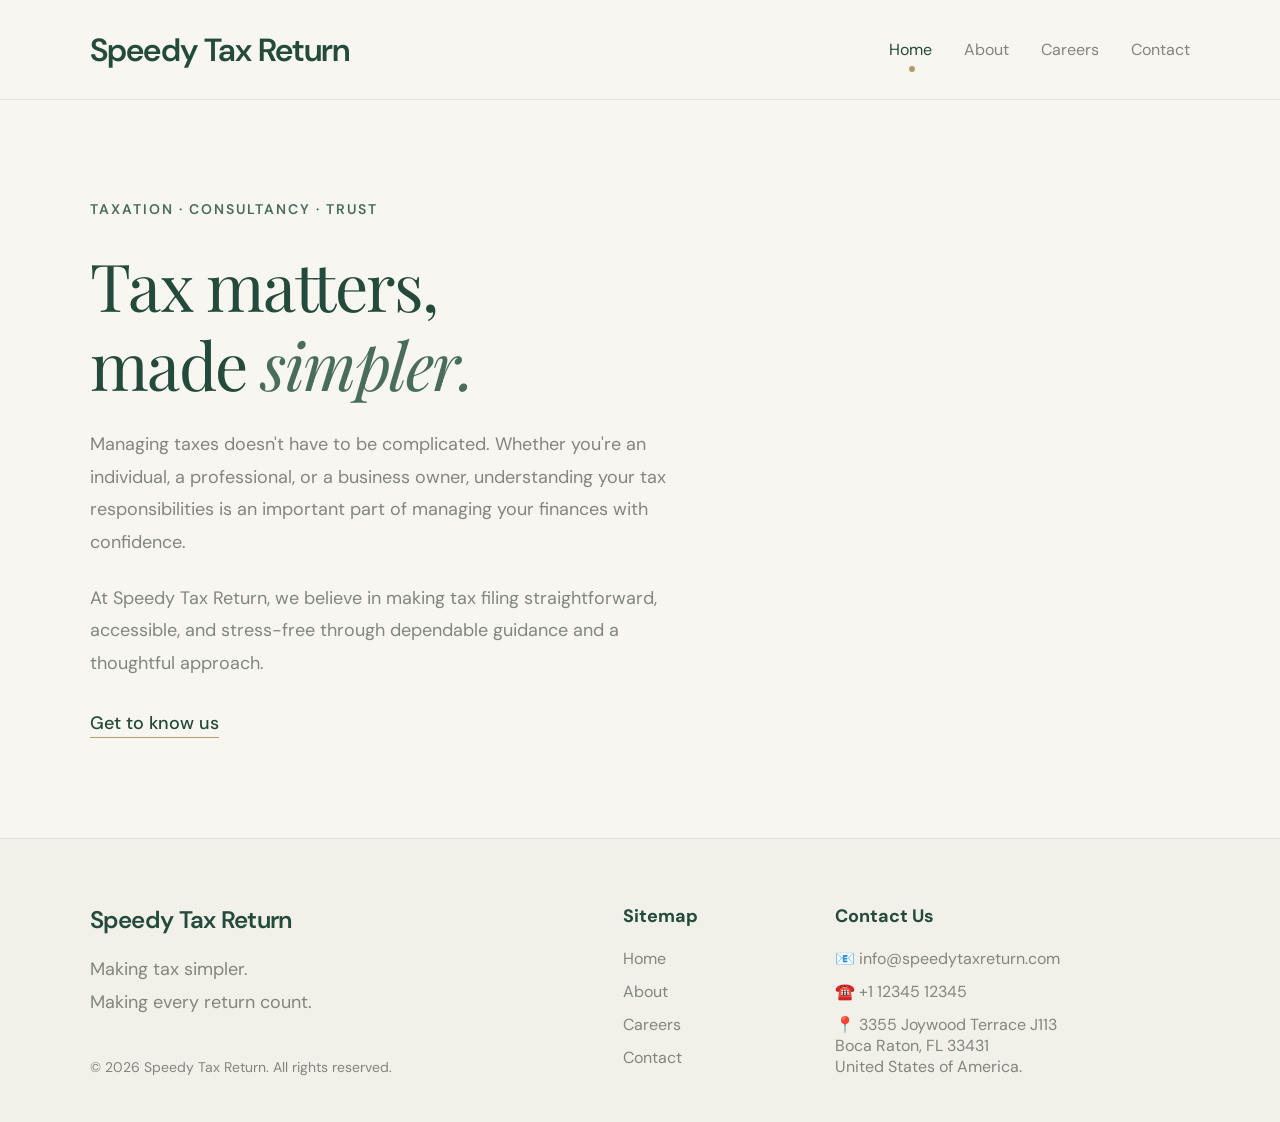
==== index.html @ 75166695 "initial commit" ====
<!DOCTYPE html>
<html lang="en">
<head>
  <meta charset="UTF-8">
  <meta name="viewport" content="width=device-width, initial-scale=1.0">

  <title>Speedy Tax Return</title>

  <link rel="preconnect" href="https://fonts.googleapis.com">
  <link rel="preconnect" href="https://fonts.gstatic.com" crossorigin>
  <link href="https://fonts.googleapis.com/css2?family=DM+Sans:wght@400;500;600;700&family=Playfair+Display:wght@400;500;600&display=swap" rel="stylesheet">

  <link rel="stylesheet" href="css/style.css">
</head>

<body>

<header class="header">
  <a href="index.html" class="brand">Speedy Tax Return</a>

  <button class="menu-toggle" aria-label="Toggle navigation" aria-expanded="false">
    <span></span>
    <span></span>
  </button>

  <nav class="navigation">
    <a href="index.html" class="active">Home</a>
    <a href="about.html">About</a>
    <a href="careers.html">Careers</a>
    <a href="#footer">Contact</a>
  </nav>
</header>

<main>

  <section class="hero">
    <div class="hero-content">

      <span class="eyebrow">TAXATION · CONSULTANCY · TRUST</span>

      <h1>
        Tax matters,<br>
        made <em>simpler.</em>
      </h1>

      <p>
        Managing taxes doesn't have to be complicated.
        Whether you're an individual, a professional, or a business owner,
        understanding your tax responsibilities is an important part
        of managing your finances with confidence.
      </p>

      <p>
        At Speedy Tax Return, we believe in making tax filing
        straightforward, accessible, and stress-free through
        dependable guidance and a thoughtful approach.
      </p>

      <a href="about.html" class="text-link">
        Get to know us
      </a>
    </div>

</main>

<footer class="footer" id="footer">

  <div class="footer-brand">
    <a href="index.html" class="footer-company">
      Speedy Tax Return
    </a>

    <p>
      Making tax simpler.<br>
      Making every return count.
    </p>

    <span class="copyright">
      © 2026 Speedy Tax Return. All rights reserved.
    </span>
  </div>

  <div class="footer-columns">
    <div class="footer-column">
      <h3>Sitemap</h3>
      <a href="index.html">Home</a>
      <a href="about.html">About</a>
      <a href="careers.html">Careers</a>
      <a href="#footer">Contact</a>
    </div>

    <div class="footer-column">
      <h3>Contact Us</h3>
      <a href="mailto:info@speedytaxreturn.com">📧 info@speedytaxreturn.com</a>
      <a href="tel:+910000000000">☎️ +1 12345 12345</a>
      <p>📍 3355 Joywood Terrace J113<br>Boca Raton, FL 33431<br>United States of America.</p>
    </div>
  </div>

</footer>

<script src="js/script.js"></script>

</body>
</html>
---- css/style.css ----
/* =================================
   SPEEDY TAX RETURN
   GLOBAL DESIGN SYSTEM
================================= */

:root {
  --background: #F7F6F0;
  --surface: #EFEEE6;
  --green: #244A3B;
  --green-light: #496D59;
  --text: #303A32;
  --muted: #81877D;
  --border: #E3E2D9;
  --accent: #B79C70;

  --heading: 'Playfair Display', serif;
  --body: 'DM Sans', sans-serif;
  --container: 1200px;
}

* {
  margin: 0;
  padding: 0;
  box-sizing: border-box;
}

html {
  scroll-behavior: smooth;
  scroll-padding-top: 30px;
}

body {
  width: 100%;
  min-width: 320px;
  overflow-x: hidden;
  background: var(--background);
  color: var(--text);
  font-family: var(--body);
  -webkit-font-smoothing: antialiased;
}

a {
  color: inherit;
  text-decoration: none;
}

p {
  overflow-wrap: break-word;
}

/* =================================
   HEADER
================================= */

.header {
  width: 100%;
  min-height: 100px;
  padding: 0 7%;

  display: flex;
  align-items: center;
  justify-content: space-between;

  border-bottom: 1px solid var(--border);
  background: var(--background);

  position: relative;
  z-index: 10;
}

.brand {
  color: var(--green);
  font-size: 32px;
  font-weight: 600;
  letter-spacing: -0.7px;
  white-space: nowrap;
}

.navigation {
  display: flex;
  align-items: center;
  gap: 32px;
}

.navigation a {
  color: var(--muted);
  font-size: 16px;
  transition: color 0.3s ease;
  position: relative;
}

.navigation a:hover,
.navigation a.active {
  color: var(--green);
}

.navigation a.active::after {
  content: '';
  position: absolute;
  width: 6px;
  height: 6px;
  border-radius: 50%;
  background: var(--accent);
  bottom: -12px;
  left: 45%;
}

/* =================================
   COMMON TYPOGRAPHY
================================= */

.eyebrow {
  display: block;
  color: var(--green-light);
  font-size: 14px;
  font-weight: 600;
  letter-spacing: 2px;
  margin-bottom: 28px;
}

h1, h2 {
  font-family: var(--heading);
  font-weight: 400;
  color: var(--green);
}

h1 em, h2 em {
  color: var(--green-light);
  font-weight: 400;
}

.text-link {
  display: inline-flex;
  align-items: center;
  gap: 8px;

  color: var(--green);
  font-size: 16px;
  font-weight: 600;

  margin-top: 32px;
  padding-bottom: 2px;
  border-bottom: 1px solid var(--accent);

  transition: gap 0.3s ease;

  color: var(--green);
  font-size: 18px;
  font-weight: 500;
  border-bottom: 1px solid var(--accent);
  padding-bottom: 2px;
  white-space: nowrap;
}

.text-link:hover {
  gap: 12px;
}

/* =================================
   HOMEPAGE HERO
================================= */

.hero {
  width: 100%;
  min-height: 580px;
  padding: 100px 7%;

  display: flex;
  align-items: center;

  position: relative;
  overflow: hidden;
}

.hero-content {
  width: 100%;
  max-width: var(--container);
  position: relative;
  z-index: 2;
}

.hero h1,
.page-hero h1 {
  font-size: clamp(42px, 5.2vw, 66px);
  line-height: 1.2;
  letter-spacing: -1.5px;
}

.hero-content > p {
  max-width: 590px;
  margin-top: 24px;

  color: var(--muted);
  font-size: 18px;
  line-height: 1.8;
}

.hero-decoration {
  position: absolute;
  right: -120px;
  top: 65px;

  width: 430px;
  height: 430px;

  border: 1px solid #E5E4D9;
  border-radius: 50%;

  display: flex;
  align-items: center;
  justify-content: center;
  pointer-events: none;
}

.decoration-text {
  position: absolute;
  bottom: 55px;
  left: 50%;
  transform: translateX(-50%);

  white-space: nowrap;
  font-size: 8px;
  letter-spacing: 2px;
  color: var(--muted);
}

/* =================================
   INNER PAGE HERO
================================= */

.page-hero {
  width: 100%;
  padding: 100px 7%;
}

.page-hero > * {
  max-width: var(--container);
}

.page-hero .eyebrow {
  margin-bottom: 28px;
}

.page-hero > p {
  max-width: 620px;
  margin-top: 28px;

  color: var(--muted);
  font-size: 18px;
  line-height: 1.8;
}

/* =================================
   ABOUT PAGE
================================= */

.about-intro {
  max-width: 1200px;
  margin: auto;
  padding: 100px 7%;
  background: var(--surface);
}

.about-intro h2 {
  font-size: clamp(32px, 4vw, 45px);
}

.about-intro > p {
  color: var(--muted);
  font-size: 18px;
  line-height: 1.8;
  white-space: pre-line;
}

.services-section {
  padding: 100px 7%;
}

.services-heading,
.services-grid {
  max-width: var(--container);
}

.services-heading {
  margin-bottom: 45px;
}

.services-heading h2 {
  font-size: clamp(32px, 4vw, 45px);
  line-height: 1.35;
}

.services-grid {
  display: grid;
  grid-template-columns: repeat(2, minmax(0, 1fr));
  gap: 12px;
}

.service-card {
  min-width: 0;
  padding: 40px;
  background: var(--surface);
}

.service-number {
  color: var(--accent);
  font-size: 18px;
  letter-spacing: 2px;
}

.service-card h3 {
  margin-top: 12px;
  color: var(--green);
  font-family: var(--heading);
  font-weight: 400;
  font-size: 30px;
}

.service-card p {
  margin-top: 13px;
  color: var(--muted);
  font-size: 16px;
  line-height: 1.6;
}

/* =================================
   CAREERS PAGE
================================= */

.careers-content {
  max-width: 1200px;
  margin: auto;
  padding: 100px 7%;
}

.careers-heading {
  display: flex;
  justify-content: space-between;
  align-items: end;
  gap: 35px;
  margin-bottom: 24px;
}

.careers-heading .eyebrow {
  margin-bottom: 12px;
}

.careers-heading h2 {
  font-size: 42px;
}

.careers-heading > p {
  max-width: 350px;
  color: var(--muted);
  font-size: 14px;
  line-height: 1.9;
}

.job-list {
  width: 100%;
  border-top: 1px solid var(--border);
}

.job-item {
  min-height: 80px;
  padding: 25px 10px;

  display: flex;
  justify-content: space-between;
  align-items: center;
  gap: 20px;

  border-bottom: 1px solid var(--border);
  transition: padding 0.3s ease;
}

.job-item:hover {
  padding-left: 25px;
  background: var(--surface);
}

.job-item h3 {
  color: var(--green);
  font-family: var(--heading);
  font-size: 24px;
  font-weight: 400;
  margin-bottom: 8px;
}

.job-item span {
  font-size: 16px;
  color: var(--muted);
}

.job-item a {
  color: var(--green);
  font-size: 18px;
  font-weight: 500;
  border-bottom: 1px solid var(--accent);
  padding-bottom: 2px;
  white-space: nowrap;
}

.general-application {
  margin-top: 70px;
  padding: 40px;
  background: var(--surface);
}

.general-application h3 {
  color: var(--green);
  font-family: var(--heading);
  font-size: 30px;
  font-weight: 400;
}

.general-application p {
  color: var(--muted);
  font-size: 18px;
  margin-top: 12px;
  line-height: 1.8;
}

/* =================================
   FOOTER
================================= */

.footer {
  width: 100%;
  padding: 65px 7% 45px;

  border-top: 1px solid var(--border);
  background: #F1F0E9;

  display: grid;
  grid-template-columns: 1fr 1.2fr;
  gap: 60px;
}

.footer-brand {
  display: flex;
  flex-direction: column;
  align-items: flex-start;
}

.footer-company {
  color: var(--green);
  font-size: 24px;
  font-weight: 600;
  letter-spacing: -0.7px;
}

.footer-brand > p {
  color: var(--muted);
  font-size: 18px;
  line-height: 1.8;
  margin-top: 18px;
}

.copyright {
  color: var(--muted);
  font-size: 14px;
  padding-top: 40px;
}

.footer-columns {
  display: grid;
  grid-template-columns: 1fr 2fr;
  gap: 35px;
  min-width: 0;
}

.footer-column {
  min-width: 0;
  display: flex;
  flex-direction: column;
  align-items: flex-start;
  gap: 12px;
}

.footer-column h3 {
  color: var(--green);
  font-size: 18px;
  margin-bottom: 8px;
}

.footer-column a,
.footer-column p {
  color: var(--muted);
  font-size: 16px;
  overflow-wrap: anywhere;
  transition: color 0.3s ease;
}

.footer-column a:hover {
  color: var(--green);
}

/* =================================
   MOBILE MENU
================================= */

.menu-toggle {
  display: none;
  border: 0;
  background: transparent;
  cursor: pointer;
  padding: 8px;
}

.menu-toggle span {
  display: block;
  width: 23px;
  height: 2px;
  background: var(--green);
  margin: 6px 0;
  transition: 0.3s ease;
}

/* =================================
   RESPONSIVE DESIGN
================================= */

@media (max-width: 768px) {

  .header {
    min-height: 78px;
    padding: 0 6%;
  }

  .brand {
    font-size: 17px;
  }

  .menu-toggle {
    display: block;
  }

  .navigation {
    display: none;
    position: absolute;
    top: 78px;
    left: 0;

    width: 100%;
    padding: 25px 6%;

    background: var(--background);
    border-bottom: 1px solid var(--border);

    flex-direction: column;
    align-items: flex-start;
    gap: 24px;
  }

  .navigation.open {
    display: flex;
  }

  .navigation a.active::after {
    display: none;
  }

  .hero {
    min-height: 540px;
    padding: 85px 7%;
  }

  .hero h1,
  .page-hero h1 {
    font-size: 43px;
  }

  .hero-decoration {
    right: -300px;
    opacity: 0.35;
  }

  .page-hero {
    padding: 80px 7%;
  }

  .about-intro {
    padding: 75px 7%;
  }

  .services-section {
    padding: 75px 7%;
  }

  .service-card {
    padding: 28px;
  }

  .values-section {
    padding: 75px 7%;
  }

  .values-grid {
    grid-template-columns: 1fr;
    gap: 30px;
  }

  .careers-content {
    padding: 75px 7%;
  }

  .careers-heading {
    flex-direction: column;
    align-items: flex-start;
    gap: 20px;
  }

  .careers-heading h2 {
    font-size: 34px;
  }

  .footer {
    grid-template-columns: 1fr;
    gap: 45px;
    padding: 50px 7% 35px;
  }

  .copyright {
    margin-top: 25px;
    padding-top: 0;
  }
}

/* =================================
   SMALL MOBILE SCREENS
================================= */

@media (max-width: 480px) {

  .hero h1,
  .page-hero h1 {
    font-size: 37px;
  }

  .hero-content > p,
  .page-hero > p {
    font-size: 13px;
  }

  .services-grid {
    grid-template-columns: 1fr;
  }

  .service-card {
    padding: 30px 25px;
  }

  .values-section h2 {
    font-size: 32px;
  }

  .job-item {
    align-items: flex-start;
    flex-direction: column;
    gap: 15px;
  }

  .general-application {
    padding: 30px 25px;
  }

  .footer-columns {
    grid-template-columns: 1fr 1fr;
    gap: 20px;
  }

  .footer-company {
    font-size: 19px;
  }
}

@media (prefers-reduced-motion: reduce) {
  html {
    scroll-behavior: auto;
  }

  *,
  *::before,
  *::after {
    transition-duration: 0.01ms !important;
  }
}
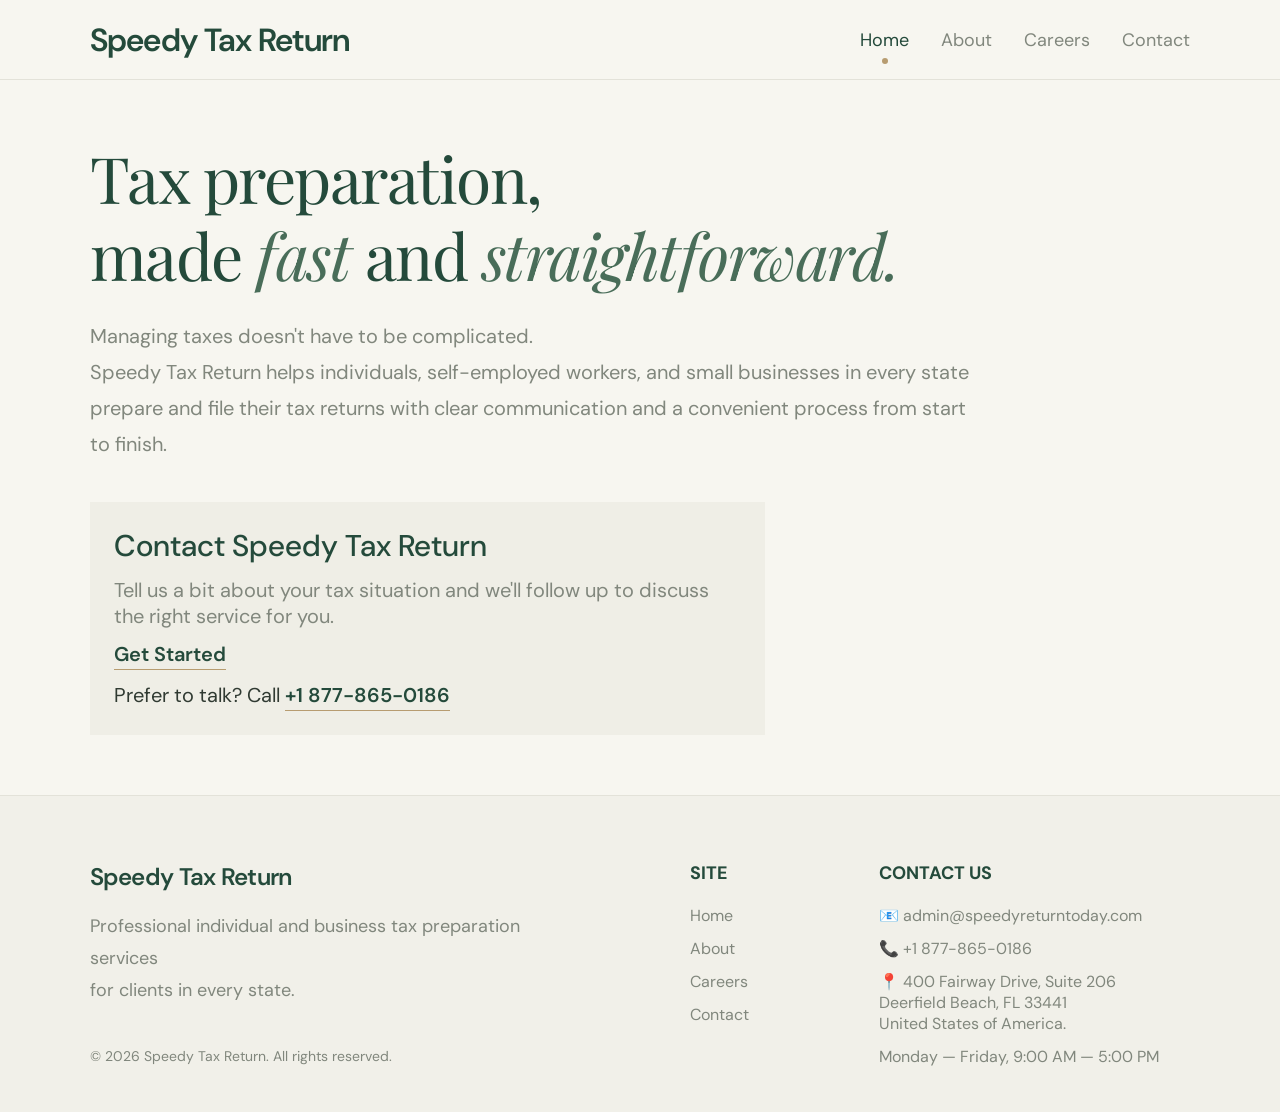
==== commit 5c4beb27: "updates" ====
--- a/index.html
+++ b/index.html
@@ -36,29 +36,25 @@
   <section class="hero">
     <div class="hero-content">
 
-      <span class="eyebrow">TAXATION · CONSULTANCY · TRUST</span>
-
       <h1>
-        Tax matters,<br>
-        made <em>simpler.</em>
+        Tax preparation, <br>made <em>fast</em> and <em>straightforward.</em>
       </h1>
 
       <p>
-        Managing taxes doesn't have to be complicated.
-        Whether you're an individual, a professional, or a business owner,
-        understanding your tax responsibilities is an important part
-        of managing your finances with confidence.
+        Managing taxes doesn't have to be complicated.<br>
+        Speedy Tax Return helps individuals, self-employed workers, and small businesses in every state prepare and file their tax returns with clear communication and a convenient process from start to finish.
       </p>
 
-      <p>
-        At Speedy Tax Return, we believe in making tax filing
-        straightforward, accessible, and stress-free through
-        dependable guidance and a thoughtful approach.
-      </p>
-
-      <a href="about.html" class="text-link">
-        Get to know us
-      </a>
+      <section class="info-card">
+          <h2>Contact Speedy Tax Return</h2>
+          <p>
+            Tell us a bit about your tax situation and we'll follow up to discuss the right service for you.
+          </p>
+        
+          <a href="contact.html" class="text-link">Get Started</a>
+          <br>
+          Prefer to talk? Call <a class="text-link" href="tel:+18778650186">+1 877-865-0186</a>
+      </section>
     </div>
 
 </main>
@@ -71,8 +67,7 @@
     </a>
 
     <p>
-      Making tax simpler.<br>
-      Making every return count.
+      Professional individual and business tax preparation services <br>for clients in every state.
     </p>
 
     <span class="copyright">
@@ -82,7 +77,7 @@
 
   <div class="footer-columns">
     <div class="footer-column">
-      <h3>Sitemap</h3>
+      <h3>SITE</h3>
       <a href="index.html">Home</a>
       <a href="about.html">About</a>
       <a href="careers.html">Careers</a>
@@ -90,10 +85,11 @@
     </div>
 
     <div class="footer-column">
-      <h3>Contact Us</h3>
-      <a href="mailto:info@speedytaxreturn.com">📧 info@speedytaxreturn.com</a>
-      <a href="tel:+910000000000">☎️ +1 12345 12345</a>
-      <p>📍 3355 Joywood Terrace J113<br>Boca Raton, FL 33431<br>United States of America.</p>
+      <h3>CONTACT US</h3>
+      <a href="mailto:admin@speedyreturntoday.com">📧 admin@speedyreturntoday.com</a>
+      <a href="tel:+18778650186">📞 +1 877-865-0186</a>
+      <p>📍 400 Fairway Drive, Suite 206<br>Deerfield Beach, FL 33441<br>United States of America.</p>
+      <p>Monday — Friday, 9:00 AM — 5:00 PM</p>
     </div>
   </div>
 
--- a/css/style.css
+++ b/css/style.css
@@ -1,4 +1,3 @@
-
 /* =================================
    SPEEDY TAX RETURN
    GLOBAL DESIGN SYSTEM
@@ -55,18 +54,20 @@
 
 .header {
   width: 100%;
-  min-height: 100px;
+  min-height: 80px;
   padding: 0 7%;
 
   display: flex;
+  position: sticky;
   align-items: center;
   justify-content: space-between;
 
   border-bottom: 1px solid var(--border);
+  
+  top: 0;
+  left: 0;
+  z-index: 9999;
   background: var(--background);
-
-  position: relative;
-  z-index: 10;
 }
 
 .brand {
@@ -85,7 +86,7 @@
 
 .navigation a {
   color: var(--muted);
-  font-size: 16px;
+  font-size: 18px;
   transition: color 0.3s ease;
   position: relative;
 }
@@ -136,15 +137,323 @@
   gap: 8px;
 
   color: var(--green);
-  font-size: 16px;
+  font-size: 20px;
   font-weight: 600;
 
-  margin-top: 32px;
+  margin-top: 12px;
   padding-bottom: 2px;
   border-bottom: 1px solid var(--accent);
 
   transition: gap 0.3s ease;
-
+  white-space: nowrap;
+}
+
+.text-link:hover {
+  gap: 12px;
+}
+
+/* =================================
+   HOMEPAGE HERO
+================================= */
+
+.hero {
+  width: 100%;
+  min-height: 580px;
+  padding: 60px 7%;
+
+  display: flex;
+  align-items: center;
+
+  position: relative;
+  overflow: hidden;
+}
+
+.hero-content {
+  width: 100%;
+  max-width: var(--container);
+  position: relative;
+  z-index: 2;
+}
+
+.hero h1,
+.page-hero h1 {
+  font-size: 64px;
+  line-height: 1.2;
+  letter-spacing: -1.5px;
+}
+
+.info-card {
+    max-width: 675px;
+    font-size: 20px;
+    margin-top: 40px;
+    padding: 24px;
+    background: var(--surface);
+}
+
+.info-card h2 {
+    font-family: var(--body);
+    font-weight: 500;
+}
+
+.info-card p {
+    font-size: 20px;
+    margin-top: 12px;
+    color: var(--muted);
+
+}
+
+.hero-content > p {
+  max-width: 900px;
+  margin-top: 24px;
+
+  color: var(--muted);
+  font-size: 20px;
+  line-height: 1.8;
+}
+
+
+/* =================================
+   PAGE HERO SERVICES OVERRIDES
+================================= */
+
+.page-hero .services-section {
+    width: 100%;
+    max-width: var(--container);
+    margin: auto;
+    margin-top: 32px;
+    padding: 0;
+}
+
+.page-hero .services-heading {
+    max-width: 100%;
+    margin: 0;
+}
+
+.page-hero .services-grid {
+    max-width: 100%;
+    grid-template-columns: repeat(3, minmax(0, 1fr));
+    /*gap: 16px;*/
+}
+
+
+.hero-decoration {
+  position: absolute;
+  right: -120px;
+  top: 65px;
+
+  width: 430px;
+  height: 430px;
+
+  border: 1px solid #E5E4D9;
+  border-radius: 50%;
+
+  display: flex;
+  align-items: center;
+  justify-content: center;
+  pointer-events: none;
+}
+
+.decoration-text {
+  position: absolute;
+  bottom: 55px;
+  left: 50%;
+  transform: translateX(-50%);
+
+  white-space: nowrap;
+  font-size: 8px;
+  letter-spacing: 2px;
+  color: var(--muted);
+}
+
+
+
+/* =================================
+   INNER PAGE HERO
+================================= */
+
+.page-hero {
+  width: 100%;
+  padding: 60px 7%;
+}
+
+.page-hero > * {
+  max-width: var(--container);
+}
+
+.page-hero .eyebrow {
+  margin-bottom: 28px;
+}
+
+.page-hero > p {
+  max-width: 900px;
+  margin-top: 28px;
+
+  color: var(--muted);
+  font-size: 20px;
+  line-height: 1.8;
+}
+
+/* =================================
+   ABOUT PAGE
+================================= */
+
+.about-intro {
+  max-width: 1200px;
+  margin: auto;
+  padding: 60px 7%;
+  background: var(--surface);
+}
+
+.about-intro h2 {
+  font-size: 46px;
+}
+
+.about-intro > p {
+  color: var(--muted);
+  font-size: 18px;
+  line-height: 1.8;
+  white-space: pre-line;
+}
+
+.services-section {
+  padding: 60px 7%;
+}
+
+.services-heading,
+.services-grid {
+  max-width: var(--container);
+}
+
+.services-heading {
+  margin-bottom: 45px;
+}
+
+.services-heading h2 {
+  font-size: 46px;
+  line-height: 1.35;
+}
+
+.services-grid {
+  display: grid;
+  grid-template-columns: repeat(2, minmax(0, 1fr));
+  gap: 12px;
+}
+
+.service-card {
+  min-width: 0;
+  padding: 40px;
+  background: var(--surface);
+}
+
+.service-number {
+  color: var(--accent);
+  font-size: 18px;
+  letter-spacing: 2px;
+}
+
+.service-card h3 {
+  color: var(--green);
+  font-family: var(--heading);
+  font-weight: 500;
+  font-size: 32px;
+}
+
+.service-card p {
+  margin-top: 12px;
+  color: var(--muted);
+  font-size: 18px;
+  line-height: 1.6;
+  margin-bottom: 8px;
+}
+
+.service-card li {
+  font-size: 18px;
+  color: var(--muted);
+  line-height: 1.8;
+  list-style-position: inside;
+}
+
+.service-card li::marker {
+  content: "✓ ";
+}
+
+.service-disclaimer {
+    margin-top: 24px;
+    color: var(--muted);
+    font-size: 16px;
+    font-weight: 500;
+}
+
+/* =================================
+   CAREERS PAGE
+================================= */
+
+.careers-content {
+  max-width: 1200px;
+  margin: auto;
+  padding: 0 7% 40px 7%;
+}
+
+.careers-heading {
+  display: flex;
+  justify-content: space-between;
+  align-items: end;
+  gap: 35px;
+  margin-bottom: 24px;
+}
+
+.careers-heading .eyebrow {
+  margin-bottom: 12px;
+}
+
+.careers-heading h2 {
+  font-size: 42px;
+}
+
+.careers-heading > p {
+  max-width: 350px;
+  color: var(--muted);
+  font-size: 14px;
+  line-height: 1.8;
+}
+
+.job-list {
+  width: 100%;
+  border-top: 1px solid var(--border);
+}
+
+.job-item {
+  min-height: 80px;
+  padding: 25px 10px;
+
+  display: flex;
+  justify-content: space-between;
+  align-items: center;
+  gap: 20px;
+
+  border-bottom: 1px solid var(--border);
+  transition: padding 0.3s ease;
+}
+
+.job-item:hover {
+  padding-left: 25px;
+  background: var(--surface);
+}
+
+.job-item h3 {
+  color: var(--green);
+  font-family: var(--heading);
+  font-size: 24px;
+  font-weight: 400;
+  margin-bottom: 8px;
+}
+
+.job-item span {
+  font-size: 16px;
+  color: var(--muted);
+}
+
+.job-item a {
   color: var(--green);
   font-size: 18px;
   font-weight: 500;
@@ -153,255 +462,6 @@
   white-space: nowrap;
 }
 
-.text-link:hover {
-  gap: 12px;
-}
-
-/* =================================
-   HOMEPAGE HERO
-================================= */
-
-.hero {
-  width: 100%;
-  min-height: 580px;
-  padding: 100px 7%;
-
-  display: flex;
-  align-items: center;
-
-  position: relative;
-  overflow: hidden;
-}
-
-.hero-content {
-  width: 100%;
-  max-width: var(--container);
-  position: relative;
-  z-index: 2;
-}
-
-.hero h1,
-.page-hero h1 {
-  font-size: clamp(42px, 5.2vw, 66px);
-  line-height: 1.2;
-  letter-spacing: -1.5px;
-}
-
-.hero-content > p {
-  max-width: 590px;
-  margin-top: 24px;
-
-  color: var(--muted);
-  font-size: 18px;
-  line-height: 1.8;
-}
-
-.hero-decoration {
-  position: absolute;
-  right: -120px;
-  top: 65px;
-
-  width: 430px;
-  height: 430px;
-
-  border: 1px solid #E5E4D9;
-  border-radius: 50%;
-
-  display: flex;
-  align-items: center;
-  justify-content: center;
-  pointer-events: none;
-}
-
-.decoration-text {
-  position: absolute;
-  bottom: 55px;
-  left: 50%;
-  transform: translateX(-50%);
-
-  white-space: nowrap;
-  font-size: 8px;
-  letter-spacing: 2px;
-  color: var(--muted);
-}
-
-/* =================================
-   INNER PAGE HERO
-================================= */
-
-.page-hero {
-  width: 100%;
-  padding: 100px 7%;
-}
-
-.page-hero > * {
-  max-width: var(--container);
-}
-
-.page-hero .eyebrow {
-  margin-bottom: 28px;
-}
-
-.page-hero > p {
-  max-width: 620px;
-  margin-top: 28px;
-
-  color: var(--muted);
-  font-size: 18px;
-  line-height: 1.8;
-}
-
-/* =================================
-   ABOUT PAGE
-================================= */
-
-.about-intro {
-  max-width: 1200px;
-  margin: auto;
-  padding: 100px 7%;
-  background: var(--surface);
-}
-
-.about-intro h2 {
-  font-size: clamp(32px, 4vw, 45px);
-}
-
-.about-intro > p {
-  color: var(--muted);
-  font-size: 18px;
-  line-height: 1.8;
-  white-space: pre-line;
-}
-
-.services-section {
-  padding: 100px 7%;
-}
-
-.services-heading,
-.services-grid {
-  max-width: var(--container);
-}
-
-.services-heading {
-  margin-bottom: 45px;
-}
-
-.services-heading h2 {
-  font-size: clamp(32px, 4vw, 45px);
-  line-height: 1.35;
-}
-
-.services-grid {
-  display: grid;
-  grid-template-columns: repeat(2, minmax(0, 1fr));
-  gap: 12px;
-}
-
-.service-card {
-  min-width: 0;
-  padding: 40px;
-  background: var(--surface);
-}
-
-.service-number {
-  color: var(--accent);
-  font-size: 18px;
-  letter-spacing: 2px;
-}
-
-.service-card h3 {
-  margin-top: 12px;
-  color: var(--green);
-  font-family: var(--heading);
-  font-weight: 400;
-  font-size: 30px;
-}
-
-.service-card p {
-  margin-top: 13px;
-  color: var(--muted);
-  font-size: 16px;
-  line-height: 1.6;
-}
-
-/* =================================
-   CAREERS PAGE
-================================= */
-
-.careers-content {
-  max-width: 1200px;
-  margin: auto;
-  padding: 100px 7%;
-}
-
-.careers-heading {
-  display: flex;
-  justify-content: space-between;
-  align-items: end;
-  gap: 35px;
-  margin-bottom: 24px;
-}
-
-.careers-heading .eyebrow {
-  margin-bottom: 12px;
-}
-
-.careers-heading h2 {
-  font-size: 42px;
-}
-
-.careers-heading > p {
-  max-width: 350px;
-  color: var(--muted);
-  font-size: 14px;
-  line-height: 1.9;
-}
-
-.job-list {
-  width: 100%;
-  border-top: 1px solid var(--border);
-}
-
-.job-item {
-  min-height: 80px;
-  padding: 25px 10px;
-
-  display: flex;
-  justify-content: space-between;
-  align-items: center;
-  gap: 20px;
-
-  border-bottom: 1px solid var(--border);
-  transition: padding 0.3s ease;
-}
-
-.job-item:hover {
-  padding-left: 25px;
-  background: var(--surface);
-}
-
-.job-item h3 {
-  color: var(--green);
-  font-family: var(--heading);
-  font-size: 24px;
-  font-weight: 400;
-  margin-bottom: 8px;
-}
-
-.job-item span {
-  font-size: 16px;
-  color: var(--muted);
-}
-
-.job-item a {
-  color: var(--green);
-  font-size: 18px;
-  font-weight: 500;
-  border-bottom: 1px solid var(--accent);
-  padding-bottom: 2px;
-  white-space: nowrap;
-}
-
 .general-application {
   margin-top: 70px;
   padding: 40px;
@@ -423,6 +483,283 @@
 }
 
 /* =================================
+   CAREER APPLICATION SECTION
+================================= */
+
+.application-section {
+  width: 100%;
+  padding: 95px 7%;
+  background: var(--surface);
+}
+
+.application-heading {
+  max-width: 1200px;
+  margin: 0 auto 24px;
+}
+
+.application-heading .eyebrow {
+  margin-bottom: 10px;
+}
+
+.application-heading h2 {
+  font-size: 42px;
+}
+
+.application-heading > p {
+  max-width: 570px;
+  margin-top: 20px;
+  color: var(--muted);
+  font-size: 14px;
+  line-height: 1.8;
+}
+
+.application-form {
+  max-width: 1200px;
+  margin: 0 auto;
+  padding: 50px;
+  background: var(--background);
+  border: 1px solid var(--border);
+}
+
+/* FORM SECTION HEADINGS */
+
+.form-section-title {
+  display: flex;
+  align-items: center;
+  justify-content: space-between;
+  padding-bottom: 20px;
+  margin-bottom: 30px;
+  border-bottom: 1px solid var(--border);
+}
+
+.form-section-title:not(:first-of-type) {
+  margin-top: 40px;
+}
+
+.form-section-title h3 {
+  color: var(--green);
+  font-family: var(--heading);
+  font-size: 24px;
+  font-weight: 400;
+}
+
+.form-section-title span {
+  color: var(--accent);
+  font-size: 14px;
+  letter-spacing: 1.5px;
+}
+
+/* FORM GRID */
+
+.form-grid {
+  display: grid;
+  grid-template-columns: repeat(2, minmax(0, 1fr));
+  gap: 25px 25px;
+}
+
+.form-group {
+  display: flex;
+  flex-direction: column;
+  min-width: 0;
+  gap: 11px;
+}
+
+.full-width {
+  grid-column: 1 / -1;
+}
+
+.form-group label {
+  color: var(--green);
+  font-size: 14px;
+  font-weight: 600;
+}
+
+.form-group input,
+.form-group select,
+.form-group textarea {
+  width: 100%;
+  min-width: 0;
+  padding: 15px 16px;
+
+  background: #FAF9F5;
+  border: 1px solid var(--border);
+  border-radius: 3px;
+
+  color: var(--text);
+  font-family: var(--body);
+  font-size: 14px;
+
+  outline: none;
+  transition: border-color 0.3s ease;
+}
+
+.form-group input:focus,
+.form-group select:focus,
+.form-group textarea:focus {
+  border-color: var(--green-light);
+}
+
+.form-group input::placeholder,
+.form-group textarea::placeholder {
+  color: #A4A79D;
+}
+
+.form-group textarea {
+  resize: vertical;
+  min-height: 135px;
+  line-height: 1.8;
+}
+
+.form-group select {
+  cursor: pointer;
+}
+
+.form-group input[type="file"] {
+  display: none;
+}
+
+/* RESUME UPLOAD */
+
+.upload-area {
+  width: 100%;
+  min-height: 190px;
+
+  border: 1px dashed #B9BDAF;
+  background: #FAF9F5;
+
+  display: flex;
+  justify-content: center;
+  align-items: center;
+
+  text-align: center;
+  cursor: pointer;
+
+  transition: background 0.3s ease, border-color 0.3s ease;
+}
+
+.upload-area:hover,
+.upload-area.dragging {
+  background: #F0F1E9;
+  border-color: var(--green-light);
+}
+
+.upload-content {
+  padding: 25px;
+  pointer-events: none;
+}
+
+.upload-icon {
+  width: 38px;
+  height: 38px;
+  margin: 0 auto 15px;
+
+  display: flex;
+  align-items: center;
+  justify-content: center;
+
+  border-radius: 50%;
+  background: #E8EADF;
+
+  color: var(--green);
+  font-size: 22px;
+}
+
+.upload-title {
+  color: var(--green);
+  font-size: 13px;
+  font-weight: 600;
+}
+
+.upload-description {
+  margin-top: 9px;
+  color: var(--muted);
+  font-size: 11px;
+}
+
+.file-name {
+  display: block;
+  margin-top: 13px;
+  color: var(--green-light);
+  font-size: 14px;
+  overflow-wrap: anywhere;
+}
+
+/* PRIVACY CONSENT */
+
+.consent-group {
+  display: flex;
+  align-items: flex-start;
+  gap: 12px;
+  margin-top: 35px;
+}
+
+.consent-group input {
+  margin-top: 3px;
+  accent-color: var(--green);
+  flex-shrink: 0;
+  cursor: pointer;
+}
+
+.consent-group label {
+  color: var(--muted);
+  font-size: 12px;
+  line-height: 1.8;
+  cursor: pointer;
+}
+
+/* SUBMIT BUTTON */
+
+.form-submit {
+  margin-top: 35px;
+  padding-top: 30px;
+  border-top: 1px solid var(--border);
+}
+
+.form-submit button {
+  display: inline-flex;
+  align-items: center;
+  justify-content: center;
+  gap: 18px;
+
+  padding: 16px 27px;
+
+  background: var(--green);
+  border: 1px solid var(--green);
+  border-radius: 3px;
+
+  color: #FFFFFF;
+  font-family: var(--body);
+  font-size: 16px;
+  font-weight: 600;
+
+  cursor: pointer;
+  transition: background 0.3s ease;
+}
+
+.form-submit button:hover {
+  background: var(--green-light);
+}
+
+.form-submit button:disabled {
+  opacity: 0.6;
+  cursor: not-allowed;
+}
+
+.form-submit > p {
+  margin-top: 16px;
+  color: var(--muted);
+  font-size: 12px;
+}
+
+/* HONEYPOT */
+
+.honeypot {
+  position: absolute !important;
+  left: -9999px !important;
+}
+
+
+/* =================================
    FOOTER
 ================================= */
 
@@ -466,9 +803,14 @@
 
 .footer-columns {
   display: grid;
-  grid-template-columns: 1fr 2fr;
-  gap: 35px;
+  gap: 16px;
   min-width: 0;
+  justify-self: end;
+  width: 100%;
+  max-width: 500px;
+
+  grid-template-columns: 1fr 1.8fr;
+  justify-items: start;
 }
 
 .footer-column {
@@ -476,6 +818,7 @@
   display: flex;
   flex-direction: column;
   align-items: flex-start;
+  text-align: left;
   gap: 12px;
 }
 
@@ -539,7 +882,7 @@
 
   .navigation {
     display: none;
-    position: absolute;
+    position: sticky;
     top: 78px;
     left: 0;
 
@@ -687,3 +1030,43 @@
     transition-duration: 0.01ms !important;
   }
 }
+
+@media (max-width: 768px) {
+
+  .application-section {
+    padding: 75px 7%;
+  }
+
+  .application-form {
+    padding: 30px 22px;
+  }
+
+  .form-grid {
+    grid-template-columns: 1fr;
+    gap: 23px;
+  }
+
+  .full-width {
+    grid-column: auto;
+  }
+
+  .form-section-title {
+    margin-bottom: 25px;
+  }
+
+  .form-section-title:not(:first-child) {
+    margin-top: 40px;
+  }
+
+  .form-section-title h3 {
+    font-size: 21px;
+  }
+
+  .upload-area {
+    min-height: 175px;
+  }
+
+  .form-submit button {
+    width: 100%;
+  }
+}
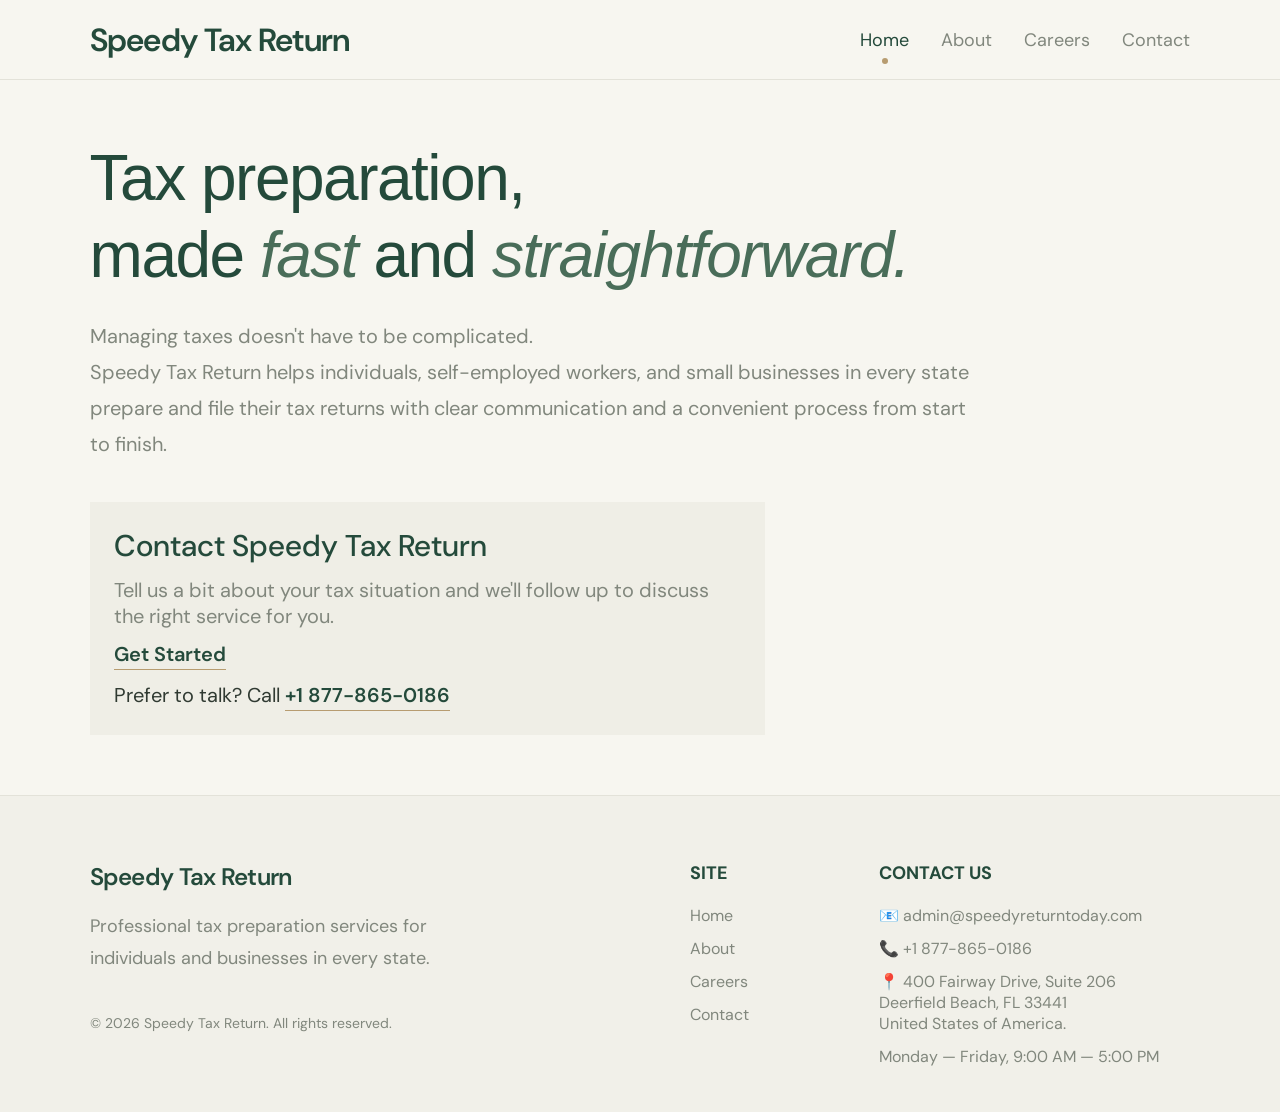
==== commit 930df0fb: "add some more updates" ====
--- a/index.html
+++ b/index.html
@@ -67,7 +67,7 @@
     </a>
 
     <p>
-      Professional individual and business tax preparation services <br>for clients in every state.
+      Professional tax preparation services for<br> individuals and businesses in every state.
     </p>
 
     <span class="copyright">
--- a/css/style.css
+++ b/css/style.css
@@ -13,7 +13,8 @@
   --border: #E3E2D9;
   --accent: #B79C70;
 
-  --heading: 'Playfair Display', serif;
+  /*--heading: 'Playfair Display', serif;*/
+  --heading: sans-serif;
   --body: 'DM Sans', sans-serif;
   --container: 1200px;
 }
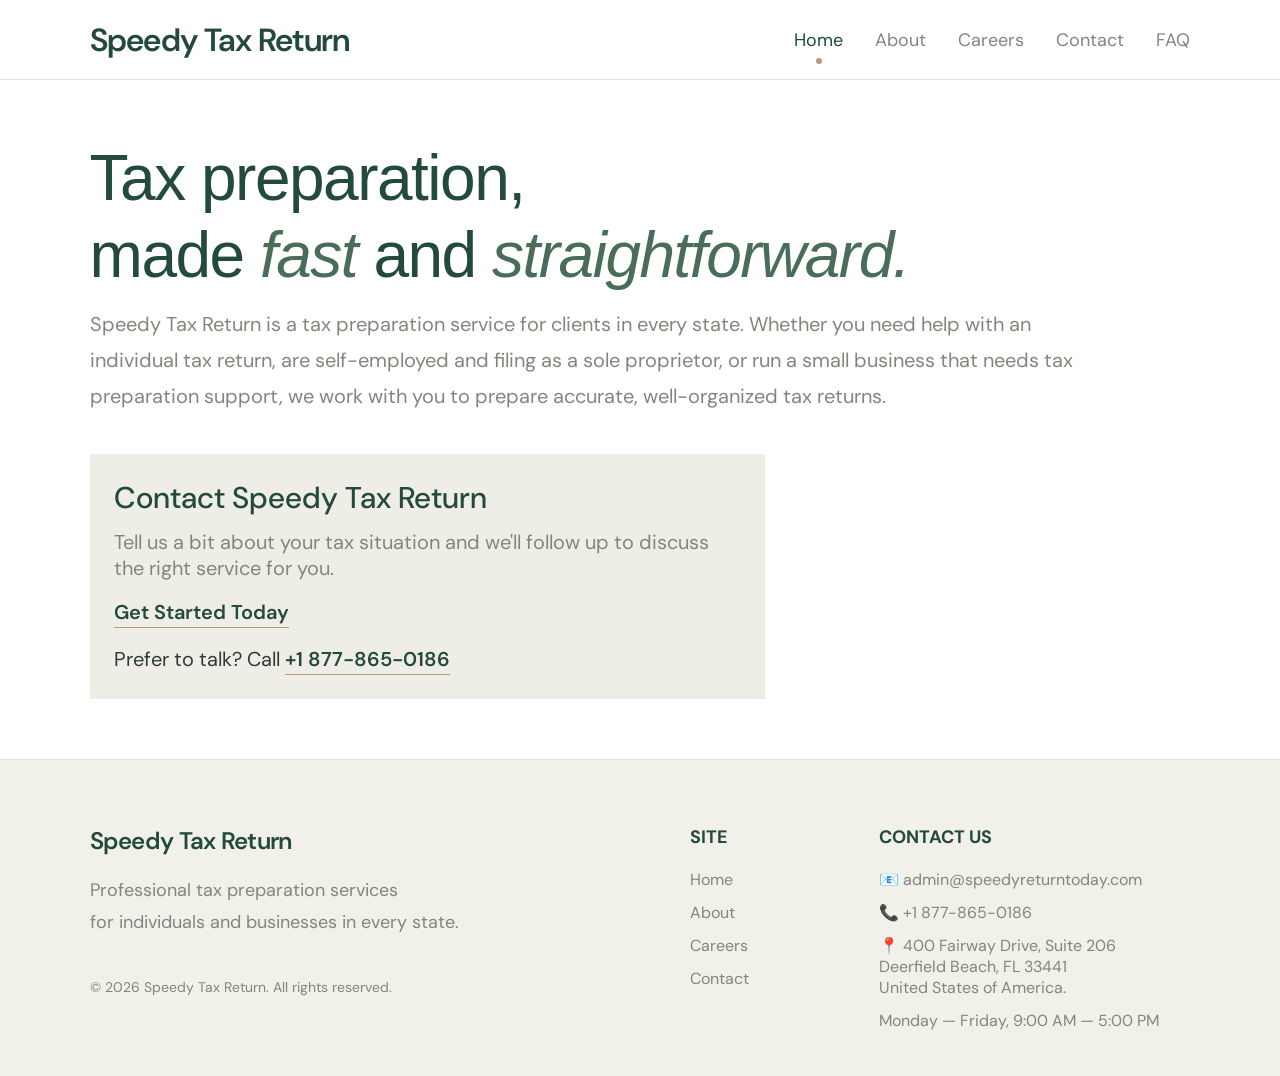
==== commit 899e34f7: "add new webpages, and clean and comment code" ====
--- a/index.html
+++ b/index.html
@@ -1,38 +1,37 @@
 <!DOCTYPE html>
 <html lang="en">
 <head>
-  <meta charset="UTF-8">
-  <meta name="viewport" content="width=device-width, initial-scale=1.0">
+    <meta charset="UTF-8">
+    <meta name="viewport" content="width=device-width, initial-scale=1.0">
 
-  <title>Speedy Tax Return</title>
+    <title>Speedy Tax Return</title>
 
-  <link rel="preconnect" href="https://fonts.googleapis.com">
-  <link rel="preconnect" href="https://fonts.gstatic.com" crossorigin>
-  <link href="https://fonts.googleapis.com/css2?family=DM+Sans:wght@400;500;600;700&family=Playfair+Display:wght@400;500;600&display=swap" rel="stylesheet">
+    <link rel="preconnect" href="https://fonts.googleapis.com">
+    <link rel="preconnect" href="https://fonts.gstatic.com" crossorigin>
+    <link href="https://fonts.googleapis.com/css2?family=DM+Sans:wght@400;500;600;700&family=Playfair+Display:wght@400;500;600&display=swap" rel="stylesheet">
 
-  <link rel="stylesheet" href="css/style.css">
+    <link rel="stylesheet" href="css/style.css">
 </head>
 
 <body>
 
+<!-- HEADER -->
 <header class="header">
-  <a href="index.html" class="brand">Speedy Tax Return</a>
-
-  <button class="menu-toggle" aria-label="Toggle navigation" aria-expanded="false">
-    <span></span>
-    <span></span>
-  </button>
-
-  <nav class="navigation">
-    <a href="index.html" class="active">Home</a>
-    <a href="about.html">About</a>
-    <a href="careers.html">Careers</a>
-    <a href="#footer">Contact</a>
-  </nav>
+    <a href="index.html" class="brand">Speedy Tax Return</a>
+    <button class="menu-toggle" aria-label="Toggle navigation" aria-expanded="false">
+    </button>
+    <nav class="navigation">
+        <a href="index.html" class="active">Home</a>
+        <a href="about.html">About</a>
+        <a href="careers.html">Careers</a>
+        <a href="contact.html">Contact</a>
+        <a href="faq.html">FAQ</a>
+    </nav>
 </header>
 
+
+<!-- MAIN -->
 <main>
-
   <section class="hero">
     <div class="hero-content">
 
@@ -41,8 +40,7 @@
       </h1>
 
       <p>
-        Managing taxes doesn't have to be complicated.<br>
-        Speedy Tax Return helps individuals, self-employed workers, and small businesses in every state prepare and file their tax returns with clear communication and a convenient process from start to finish.
+        Speedy Tax Return is a tax preparation service for clients in every state. Whether you need help with an individual tax return, are self-employed and filing as a sole proprietor, or run a small business that needs tax preparation support, we work with you to prepare accurate, well-organized tax returns.
       </p>
 
       <section class="info-card">
@@ -51,51 +49,49 @@
             Tell us a bit about your tax situation and we'll follow up to discuss the right service for you.
           </p>
         
-          <a href="contact.html" class="text-link">Get Started</a>
+          <a href="contact.html" class="text-link">Get Started Today</a>
           <br>
           Prefer to talk? Call <a class="text-link" href="tel:+18778650186">+1 877-865-0186</a>
       </section>
     </div>
-
 </main>
 
-<footer class="footer" id="footer">
 
-  <div class="footer-brand">
-    <a href="index.html" class="footer-company">
-      Speedy Tax Return
-    </a>
+<!-- FOOTER -->
+<footer class="footer" id="footer">  
+    <div class="footer-brand">  
+        <a href="index.html" class="footer-company">
+            Speedy Tax Return
+        </a>
 
-    <p>
-      Professional tax preparation services for<br> individuals and businesses in every state.
-    </p>
+        <p>
+            Professional tax preparation services<br>for individuals and businesses in every state.
+        </p>
 
-    <span class="copyright">
-      © 2026 Speedy Tax Return. All rights reserved.
-    </span>
-  </div>
-
-  <div class="footer-columns">
-    <div class="footer-column">
-      <h3>SITE</h3>
-      <a href="index.html">Home</a>
-      <a href="about.html">About</a>
-      <a href="careers.html">Careers</a>
-      <a href="#footer">Contact</a>
+        <span class="copyright">
+            © 2026 Speedy Tax Return. All rights reserved.
+        </span>
     </div>
 
-    <div class="footer-column">
-      <h3>CONTACT US</h3>
-      <a href="mailto:admin@speedyreturntoday.com">📧 admin@speedyreturntoday.com</a>
-      <a href="tel:+18778650186">📞 +1 877-865-0186</a>
-      <p>📍 400 Fairway Drive, Suite 206<br>Deerfield Beach, FL 33441<br>United States of America.</p>
-      <p>Monday — Friday, 9:00 AM — 5:00 PM</p>
+    <div class="footer-columns">
+        <div class="footer-column">
+            <h3>SITE</h3>
+            <a href="index.html">Home</a>
+            <a href="about.html">About</a>
+            <a href="careers.html">Careers</a>
+            <a href="#footer">Contact</a>
+        </div>
+
+        <div class="footer-column">
+            <h3>CONTACT US</h3>
+            <a href="mailto:admin@speedyreturntoday.com">📧 admin@speedyreturntoday.com</a>
+            <a href="tel:+18778650186">📞 +1 877-865-0186</a>
+            <p>📍 400 Fairway Drive, Suite 206<br>Deerfield Beach, FL 33441<br>United States of America.</p>
+            <p>Monday — Friday, 9:00 AM — 5:00 PM</p>
+        </div>
     </div>
-  </div>
-
 </footer>
 
-<script src="js/script.js"></script>
 
 </body>
-</html>
+</html>
--- a/css/style.css
+++ b/css/style.css
@@ -1,10 +1,9 @@
 /* =================================
-   SPEEDY TAX RETURN
-   GLOBAL DESIGN SYSTEM
+   SPEEDY TAX RETURN GLOBAL DESIGN
 ================================= */
 
 :root {
-  --background: #F7F6F0;
+  --background: #fff;
   --surface: #EFEEE6;
   --green: #244A3B;
   --green-light: #496D59;
@@ -14,6 +13,7 @@
   --accent: #B79C70;
 
   /*--heading: 'Playfair Display', serif;*/
+  /*--heading: 'DM Sans', sans-serif;*/
   --heading: sans-serif;
   --body: 'DM Sans', sans-serif;
   --container: 1200px;
@@ -141,7 +141,7 @@
   font-size: 20px;
   font-weight: 600;
 
-  margin-top: 12px;
+  margin-top: 18px;
   padding-bottom: 2px;
   border-bottom: 1px solid var(--accent);
 
@@ -181,6 +181,15 @@
   font-size: 64px;
   line-height: 1.2;
   letter-spacing: -1.5px;
+}
+
+.hero-content > p {
+  max-width: 1000px;
+  margin-top: 12px;
+
+  color: var(--muted);
+  font-size: 20px;
+  line-height: 1.8;
 }
 
 .info-card {
@@ -203,16 +212,6 @@
 
 }
 
-.hero-content > p {
-  max-width: 900px;
-  margin-top: 24px;
-
-  color: var(--muted);
-  font-size: 20px;
-  line-height: 1.8;
-}
-
-
 /* =================================
    PAGE HERO SERVICES OVERRIDES
 ================================= */
@@ -233,9 +232,7 @@
 .page-hero .services-grid {
     max-width: 100%;
     grid-template-columns: repeat(3, minmax(0, 1fr));
-    /*gap: 16px;*/
-}
-
+}
 
 .hero-decoration {
   position: absolute;
@@ -267,7 +264,6 @@
 }
 
 
-
 /* =================================
    INNER PAGE HERO
 ================================= */
@@ -287,7 +283,7 @@
 
 .page-hero > p {
   max-width: 900px;
-  margin-top: 28px;
+  margin-top: 12px;
 
   color: var(--muted);
   font-size: 20px;
@@ -298,11 +294,24 @@
    ABOUT PAGE
 ================================= */
 
+.about-services-section {
+    width: 100%;
+    max-width: var(--container);
+    margin: auto;
+}
+
+.about-services-section .services-heading {
+    max-width: 100%;
+}
+
+.about-services-section .services-grid {
+    max-width: 100%;
+    grid-template-columns: repeat(4, minmax(0, 1fr));
+}
+
 .about-intro {
   max-width: 1200px;
-  margin: auto;
-  padding: 60px 7%;
-  background: var(--surface);
+  padding: 32px 7%;
 }
 
 .about-intro h2 {
@@ -311,13 +320,13 @@
 
 .about-intro > p {
   color: var(--muted);
-  font-size: 18px;
+  font-size: 20px;
   line-height: 1.8;
-  white-space: pre-line;
+  margin-top: 18px;
 }
 
 .services-section {
-  padding: 60px 7%;
+  padding: 32px 7%;
 }
 
 .services-heading,
@@ -356,7 +365,7 @@
   color: var(--green);
   font-family: var(--heading);
   font-weight: 500;
-  font-size: 32px;
+  font-size: 30px;
 }
 
 .service-card p {
@@ -441,6 +450,10 @@
   background: var(--surface);
 }
 
+.job-item a:hover{
+    border-bottom: 1px solid var(--accent);
+}
+
 .job-item h3 {
   color: var(--green);
   font-family: var(--heading);
@@ -458,7 +471,6 @@
   color: var(--green);
   font-size: 18px;
   font-weight: 500;
-  border-bottom: 1px solid var(--accent);
   padding-bottom: 2px;
   white-space: nowrap;
 }
@@ -481,6 +493,13 @@
   font-size: 18px;
   margin-top: 12px;
   line-height: 1.8;
+}
+
+.general-application li {
+  font-size: 18px;
+  color: var(--muted);
+  line-height: 1.8;
+  list-style-position: inside;
 }
 
 /* =================================
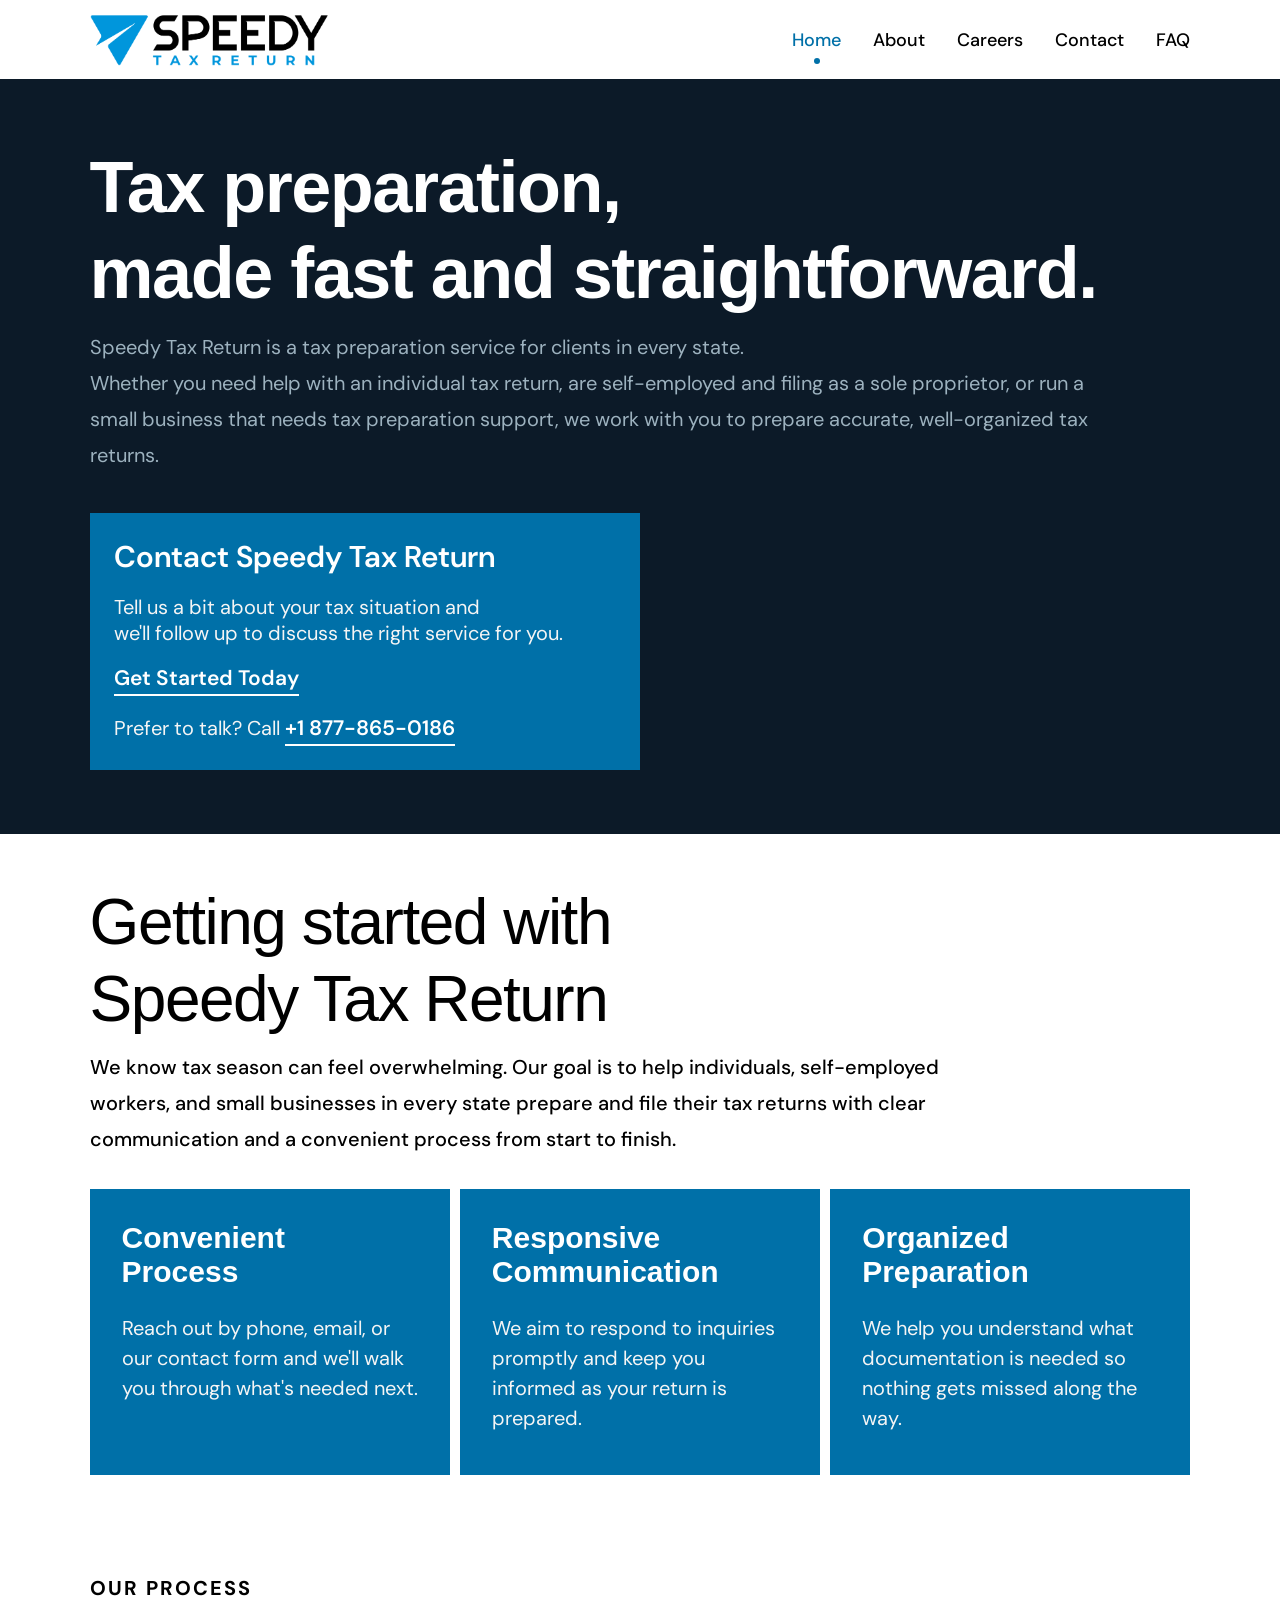
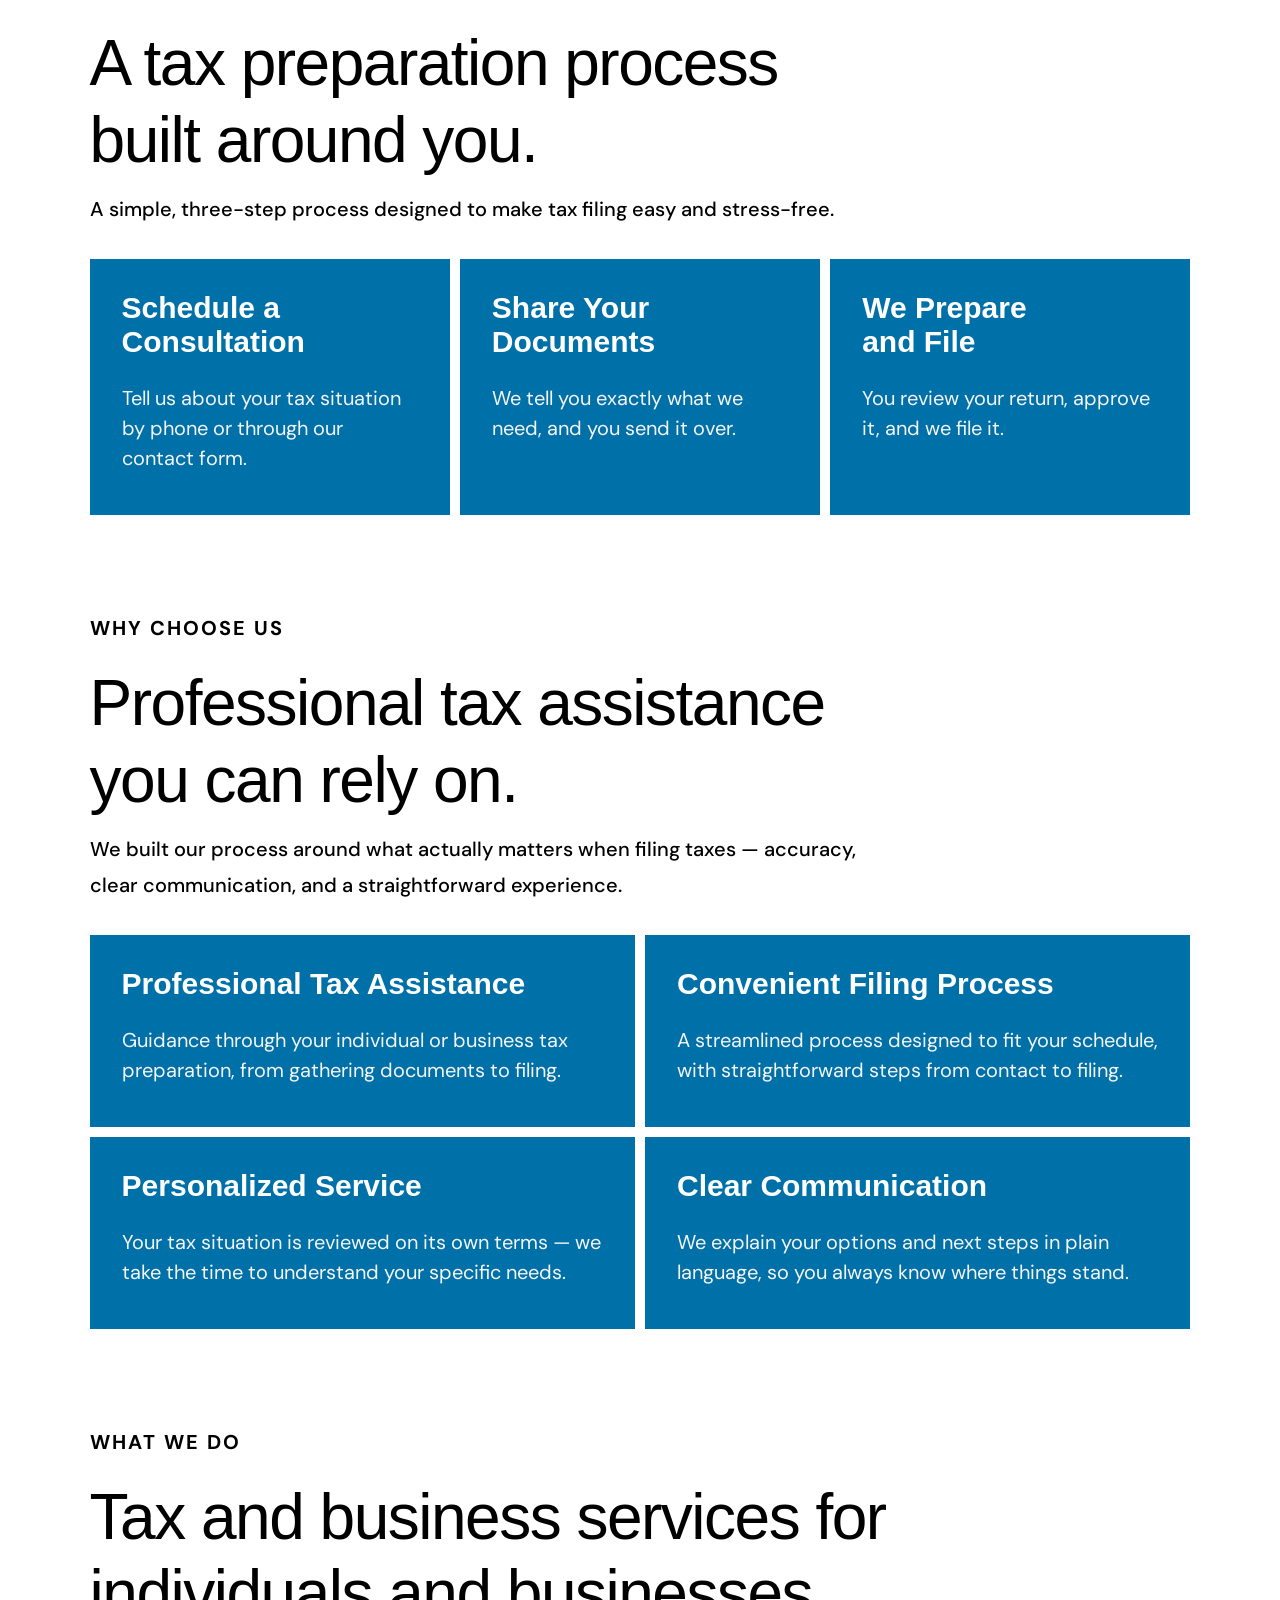
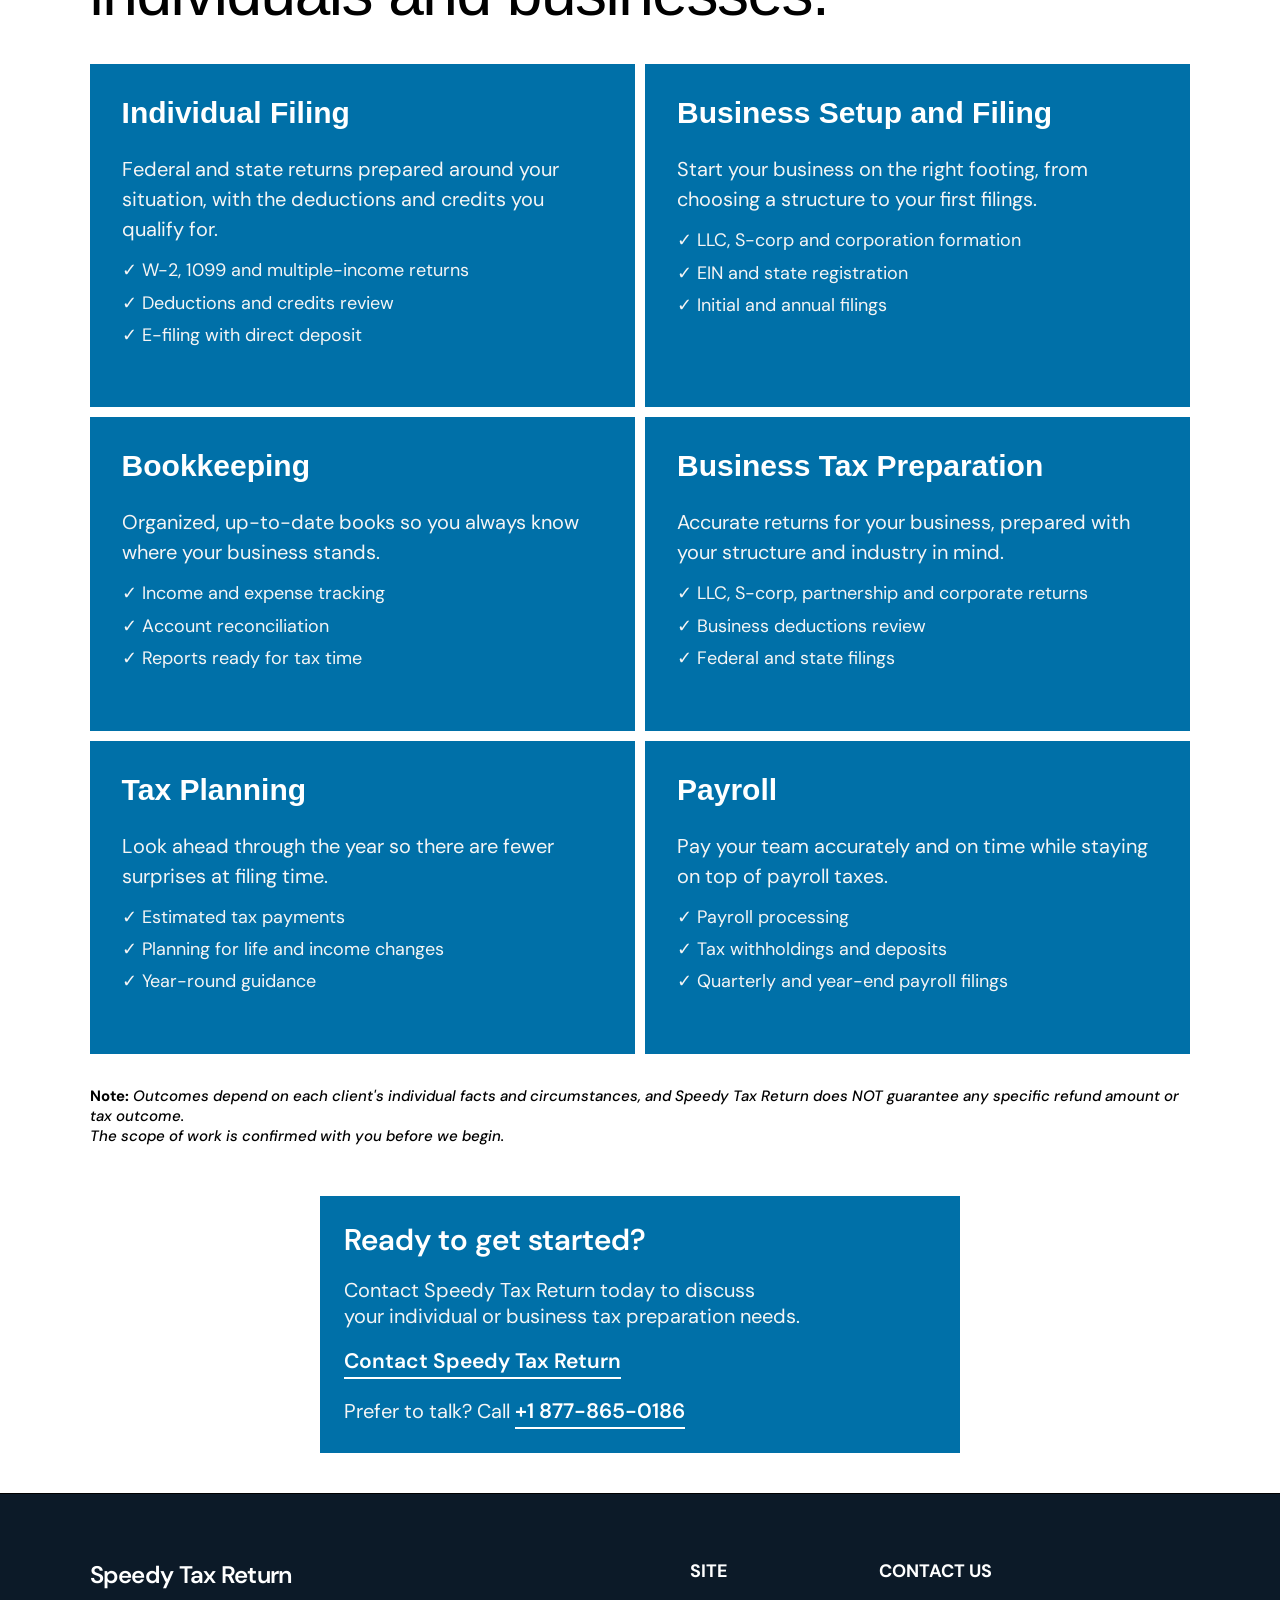
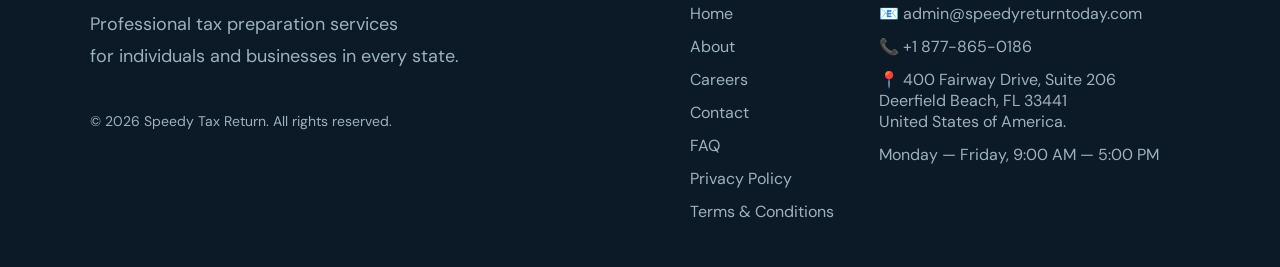
==== commit 4997d807: "major polished update" ====
--- a/index.html
+++ b/index.html
@@ -17,9 +17,8 @@
 
 <!-- HEADER -->
 <header class="header">
-    <a href="index.html" class="brand">Speedy Tax Return</a>
-    <button class="menu-toggle" aria-label="Toggle navigation" aria-expanded="false">
-    </button>
+    <!-- <a href="index.html" class="brand">Speedy Tax Return</a> -->
+    <img src="logo.png" class="logo">
     <nav class="navigation">
         <a href="index.html" class="active">Home</a>
         <a href="about.html">About</a>
@@ -30,30 +29,273 @@
 </header>
 
 
-<!-- MAIN -->
+<!-- HOMEPAGE INTRO HERO -->
 <main>
-  <section class="hero">
-    <div class="hero-content">
-
-      <h1>
-        Tax preparation, <br>made <em>fast</em> and <em>straightforward.</em>
-      </h1>
-
-      <p>
-        Speedy Tax Return is a tax preparation service for clients in every state. Whether you need help with an individual tax return, are self-employed and filing as a sole proprietor, or run a small business that needs tax preparation support, we work with you to prepare accurate, well-organized tax returns.
-      </p>
-
-      <section class="info-card">
-          <h2>Contact Speedy Tax Return</h2>
-          <p>
-            Tell us a bit about your tax situation and we'll follow up to discuss the right service for you.
-          </p>
+    <section class="hero">
+        <div class="hero-content">
+            <h1>
+                Tax preparation, <br>made fast and straightforward.
+            </h1>
+
+            <p>
+                Speedy Tax Return is a tax preparation service for clients in every state.<br>Whether you need help with an individual tax return, are self-employed and filing as a sole proprietor, or run a small business that needs tax preparation support, we work with you to prepare accurate, well-organized tax returns.
+            </p>
         
-          <a href="contact.html" class="text-link">Get Started Today</a>
-          <br>
-          Prefer to talk? Call <a class="text-link" href="tel:+18778650186">+1 877-865-0186</a>
-      </section>
-    </div>
+            <section class="info-card">
+                <h2>Contact Speedy Tax Return</h2>
+                <p>
+                    Tell us a bit about your tax situation and<br>we'll follow up to discuss the right service for you.
+                </p>
+            
+                <a href="contact.html" class="text-link">Get Started Today</a>
+                <br>
+                Prefer to talk? Call <a class="text-link" href="tel:+18778650186">+1 877-865-0186</a>
+            </section>
+        </div>
+    </section>
+</main>
+
+
+
+<main>
+    <!-- INTRO -->
+    <section class="intro-hero">
+        <h1>
+            Getting started with<br>Speedy Tax Return
+        </h1>
+        <p>
+            We know tax season can feel overwhelming. Our goal is to help individuals, self-employed workers, and small businesses in every state prepare and file their tax returns with clear communication and a convenient process from start to finish.
+        </p>
+
+        <section class="intro-services-section">
+                <div class="services-grid">
+
+                    <article class="service-card">
+                        <span class="service-number"></span>
+                        <h3>Convenient<br>Process</h3>
+                        <p>
+                            Reach out by phone, email, or our contact form and we'll walk you through what's needed next.
+                        </p>
+                    </article>
+
+                    <article class="service-card">
+                        <span class="service-number"></span>
+                        <h3>Responsive Communication</h3>
+                        <p>
+                            We aim to respond to inquiries promptly and keep you informed as your return is prepared.
+                        </p>
+                    </article>
+
+                    <article class="service-card">
+                        <span class="service-number"></span>
+                        <h3>Organized<br>Preparation</h3>
+                        <p>
+                            We help you understand what documentation is needed so nothing gets missed along the way.
+                        </p>
+                    </article>
+
+                </div>
+        </section>
+    </section>
+
+
+    <!-- OUR PROCESS -->
+    <section class="intro-hero">
+        <span class="eyebrow">OUR PROCESS</span>
+        <h1>
+            A tax preparation process<br>built around you.
+        </h1>
+        <p>
+            A simple, three-step process designed to make tax filing easy and stress-free.
+        </p>
+
+        <!-- SERVICES -->
+        <section class="intro-services-section">
+                <div class="services-grid">
+
+                    <article class="service-card">
+                        <span class="service-number"></span>
+                        <h3>Schedule a Consultation</h3>
+                        <p>
+                            Tell us about your tax situation by phone or through our contact form.
+                        </p>
+                    </article>
+
+                    <article class="service-card">
+                        <span class="service-number"></span>
+                        <h3>Share Your Documents</h3>
+                        <p>
+                            We tell you exactly what we need, and you send it over.
+                        </p>
+                    </article>
+
+                    <article class="service-card">
+                        <span class="service-number"></span>
+                        <h3>We Prepare<br>and File</h3>
+                        <p>
+                            You review your return, approve it, and we file it.
+                        </p>
+                    </article>
+
+                </div>
+        </section>
+    </section>
+
+
+    <!-- WHY CHOOSE US -->
+    <section class="intro-hero">
+        <span class="eyebrow">WHY CHOOSE US</span>
+        <h1>
+            Professional tax assistance <br>you can rely on.
+        </h1>
+        <p>
+            We built our process around what actually matters when filing taxes — accuracy,<br>clear communication, and a straightforward experience.
+        </p>
+
+        <!-- SERVICES -->
+        <section class="intro-services-section">
+                <div class="services-grid" id="services">
+
+                    <article class="service-card">
+                        <span class="service-number"></span>
+                        <h3>Professional Tax Assistance</h3>
+                        <p>
+                            Guidance through your individual or business tax preparation, from gathering documents to filing.
+                        </p>
+                    </article>
+
+                    <article class="service-card">
+                        <span class="service-number"></span>
+                        <h3>Convenient Filing Process</h3>
+                        <p>
+                            A streamlined process designed to fit your schedule, with straightforward steps from contact to filing.
+                        </p>
+                    </article>
+
+                    <article class="service-card">
+                        <span class="service-number"></span>
+                        <h3>Personalized Service</h3>
+                        <p>
+                            Your tax situation is reviewed on its own terms — we take the time to understand your specific needs.
+                        </p>
+                    </article>
+
+                    <article class="service-card">
+                        <span class="service-number"></span>
+                        <h3>Clear Communication</h3>
+                        <p>
+                            We explain your options and next steps in plain language, so you always know where things stand.
+                        </p>
+                    </article>
+
+                </div>
+        </section>
+    </section>
+
+
+
+    <!-- WHAT WE DO -->
+    <section class="intro-hero">
+        <span class="eyebrow">WHAT WE DO</span>
+        <h1>
+            Tax and business services for <br>individuals and businesses.
+        </h1>
+        <p>
+
+        </p>
+
+        <!-- SERVICES -->
+        <section class="intro-services-section">
+                <div class="services-grid" id="services">
+
+                    <article class="service-card">
+                        <span class="service-number"></span>
+                        <h3>Individual Filing</h3>
+                        <p>
+                            Federal and state returns prepared around your situation, with the deductions and credits you qualify for.
+                            <li>W-2, 1099 and multiple-income returns</li>
+                            <li>Deductions and credits review</li>
+                            <li>E-filing with direct deposit</li>
+                        </p>
+                    </article>
+
+                    <article class="service-card">
+                        <span class="service-number"></span>
+                        <h3>Business Setup and Filing</h3>
+                        <p>
+                            Start your business on the right footing, from choosing a structure to your first filings.
+                            <li>LLC, S-corp and corporation formation</li>
+                            <li>EIN and state registration</li>
+                            <li>Initial and annual filings</li>
+                        </p>
+                    </article>
+
+                    <article class="service-card">
+                        <span class="service-number"></span>
+                        <h3>Bookkeeping</h3>
+                        <p>
+                            Organized, up-to-date books so you always know where your business stands.
+                            <li>Income and expense tracking</li>
+                            <li>Account reconciliation</li>
+                            <li>Reports ready for tax time</li>
+                        </p>
+                    </article>
+
+                    <article class="service-card">
+                        <span class="service-number"></span>
+                        <h3>Business Tax Preparation</h3>
+                        <p>
+                            Accurate returns for your business, prepared with your structure and industry in mind.
+                            <li>LLC, S-corp, partnership and corporate returns</li>
+                            <li>Business deductions review</li>
+                            <li>Federal and state filings</li>
+                      </p>
+                    </article>
+
+                    <article class="service-card">
+                        <span class="service-number"></span>
+                        <h3>Tax Planning</h3>
+                        <p>
+                            Look ahead through the year so there are fewer surprises at filing time.
+                            <li>Estimated tax payments</li>
+                            <li>Planning for life and income changes</li>
+                            <li>Year-round guidance</li>
+                        </p>
+                    </article>
+
+                    <article class="service-card">
+                        <span class="service-number"></span>
+                        <h3>Payroll</h3>
+                        <p>
+                            Pay your team accurately and on time while staying on top of payroll taxes.
+                            <li>Payroll processing</li>
+                            <li>Tax withholdings and deposits</li>
+                            <li>Quarterly and year-end payroll filings</li>
+                        </p>
+                    </article>
+
+                </div>
+        </section>
+        <div class="service-disclaimer">
+            <p>
+                <strong>Note:</strong> <em>Outcomes depend on each client's individual facts and circumstances, and Speedy Tax Return does NOT guarantee any specific refund amount or tax outcome.<br>The scope of work is confirmed with you before we begin.</em>
+            </p>
+        </div>
+    </section>
+
+
+    <!-- CONTACT INFO -->
+    <section class="info-card" id="service-info-card">
+        <h2>Ready to get started?</h2>
+        <p>
+            Contact Speedy Tax Return today to discuss<br>your individual or business tax preparation needs.
+        </p>
+
+        <a href="contact.html" class="text-link">Contact Speedy Tax Return</a>
+        <br>
+        Prefer to talk? Call <a class="text-link" href="tel:+18778650186">+1 877-865-0186</a>
+    </section>
+
 </main>
 
 
@@ -79,7 +321,10 @@
             <a href="index.html">Home</a>
             <a href="about.html">About</a>
             <a href="careers.html">Careers</a>
-            <a href="#footer">Contact</a>
+            <a href="contact.html">Contact</a>
+            <a href="faq.html">FAQ</a>
+            <a href="privacy.html">Privacy Policy</a>
+            <a href="TandC.html">Terms & Conditions</a>
         </div>
 
         <div class="footer-column">
--- a/css/style.css
+++ b/css/style.css
@@ -3,17 +3,17 @@
 ================================= */
 
 :root {
-  --background: #fff;
-  --surface: #EFEEE6;
-  --green: #244A3B;
-  --green-light: #496D59;
-  --text: #303A32;
-  --muted: #81877D;
-  --border: #E3E2D9;
-  --accent: #B79C70;
+  --background: #FFF;
+  --text-heading: #000;
+  --text-subheading: #FFF;
+  --accent: #0070A8;
+  --surface-muted: #F5F5F5;
+
+  --footer-heading: #FFF;
+  --footer-bg: #0C1A28;
+  --footer-muted: #9DB2BF;
 
   /*--heading: 'Playfair Display', serif;*/
-  /*--heading: 'DM Sans', sans-serif;*/
   --heading: sans-serif;
   --body: 'DM Sans', sans-serif;
   --container: 1200px;
@@ -27,7 +27,7 @@
 
 html {
   scroll-behavior: smooth;
-  scroll-padding-top: 30px;
+  scroll-padding-top: 24px;
 }
 
 body {
@@ -35,7 +35,7 @@
   min-width: 320px;
   overflow-x: hidden;
   background: var(--background);
-  color: var(--text);
+  color: var(--text-heading);
   font-family: var(--body);
   -webkit-font-smoothing: antialiased;
 }
@@ -57,13 +57,14 @@
   width: 100%;
   min-height: 80px;
   padding: 0 7%;
+  margin: auto;
 
   display: flex;
   position: sticky;
   align-items: center;
   justify-content: space-between;
 
-  border-bottom: 1px solid var(--border);
+  border-bottom: 1px solid var(--footer-bg);
   
   top: 0;
   left: 0;
@@ -71,8 +72,13 @@
   background: var(--background);
 }
 
+.logo {
+    width: auto;
+    height: 52px;
+}
+
 .brand {
-  color: var(--green);
+  color: var(--text-heading);
   font-size: 32px;
   font-weight: 600;
   letter-spacing: -0.7px;
@@ -86,15 +92,16 @@
 }
 
 .navigation a {
-  color: var(--muted);
+  color: var(--text-heading);
   font-size: 18px;
+  font-weight: 500;
   transition: color 0.3s ease;
   position: relative;
 }
 
 .navigation a:hover,
 .navigation a.active {
-  color: var(--green);
+  color: var(--accent);
 }
 
 .navigation a.active::after {
@@ -114,37 +121,27 @@
 
 .eyebrow {
   display: block;
-  color: var(--green-light);
-  font-size: 14px;
-  font-weight: 600;
+  color: var(--text-heading);
+  font-size: 20px;
+  font-weight: 700;
   letter-spacing: 2px;
-  margin-bottom: 28px;
+  margin-bottom: 24px;
 }
 
 h1, h2 {
   font-family: var(--heading);
-  font-weight: 400;
-  color: var(--green);
-}
-
-h1 em, h2 em {
-  color: var(--green-light);
-  font-weight: 400;
 }
 
 .text-link {
   display: inline-flex;
   align-items: center;
   gap: 8px;
-
-  color: var(--green);
-  font-size: 20px;
+  color: var(--text-subheading);
+  font-size: 21px;
   font-weight: 600;
-
   margin-top: 18px;
   padding-bottom: 2px;
-  border-bottom: 1px solid var(--accent);
-
+  border-bottom: 2px solid var(--text-subheading);
   transition: gap 0.3s ease;
   white-space: nowrap;
 }
@@ -154,19 +151,18 @@
 }
 
 /* =================================
-   HOMEPAGE HERO
+   HOMEPAGE HEADING HERO
 ================================= */
 
 .hero {
   width: 100%;
   min-height: 580px;
-  padding: 60px 7%;
-
-  display: flex;
-  align-items: center;
-
+  padding: 4rem 7%;
+  display: flex;
+  align-items: center;
   position: relative;
   overflow: hidden;
+  background: var(--footer-bg);
 }
 
 .hero-content {
@@ -176,9 +172,10 @@
   z-index: 2;
 }
 
-.hero h1,
-.page-hero h1 {
-  font-size: 64px;
+.hero h1 {
+  color: white;
+  font-size: 72px;
+  font-weight: 600;
   line-height: 1.2;
   letter-spacing: -1.5px;
 }
@@ -187,199 +184,136 @@
   max-width: 1000px;
   margin-top: 12px;
 
-  color: var(--muted);
+  color: var(--footer-muted);
   font-size: 20px;
   line-height: 1.8;
 }
 
+
+/* =================================
+   PAGE HEADING
+================================= */
+
+#page-heading h1 {
+    font-size: 36px;
+}
+
+#page-heading {
+    min-height: 0;
+    padding: 0.8rem 7%;
+}
+
+/* =================================
+   HOMEPAGE INTRO HERO
+================================= */
+
+.intro-hero {
+  width: 100%;
+  padding: 50px 7%;
+}
+
+.intro-hero > p {
+  max-width: 900px;
+  margin-top: 12px;
+  font-weight: 500;
+  font-size: 20px;
+  line-height: 1.8;
+  color: var(--text-heading);
+}
+
+.intro-hero h1 {
+  font-size: 64px;
+  font-weight: 500;
+  line-height: 1.2;
+  letter-spacing: -1.5px;
+}
+
+.intro-services-section {
+    width: 100%;
+    max-width: var(--container);
+    margin-top: 32px;
+}
+
+.intro-hero .services-heading {
+    max-width: 100%;
+    margin: 0;
+}
+
+.intro-hero .services-grid {
+    max-width: 100%;
+    grid-template-columns: repeat(3, minmax(0, 1fr));
+}
+
+#services {
+    grid-template-columns: repeat(2, minmax(0, 1fr));
+}
+
+/* =================================
+   INFO CARD
+================================= */
+
 .info-card {
-    max-width: 675px;
+    max-width: 50%;
     font-size: 20px;
     margin-top: 40px;
     padding: 24px;
-    background: var(--surface);
+    background: var(--accent);
+    color: var(--surface-muted);
 }
 
 .info-card h2 {
     font-family: var(--body);
-    font-weight: 500;
+    font-weight: 600;
+    color: var(--text-subheading);
 }
 
 .info-card p {
     font-size: 20px;
-    margin-top: 12px;
-    color: var(--muted);
-
-}
-
-/* =================================
-   PAGE HERO SERVICES OVERRIDES
-================================= */
-
-.page-hero .services-section {
-    width: 100%;
-    max-width: var(--container);
-    margin: auto;
-    margin-top: 32px;
-    padding: 0;
-}
-
-.page-hero .services-heading {
-    max-width: 100%;
-    margin: 0;
-}
-
-.page-hero .services-grid {
-    max-width: 100%;
-    grid-template-columns: repeat(3, minmax(0, 1fr));
-}
-
-.hero-decoration {
-  position: absolute;
-  right: -120px;
-  top: 65px;
-
-  width: 430px;
-  height: 430px;
-
-  border: 1px solid #E5E4D9;
-  border-radius: 50%;
-
-  display: flex;
-  align-items: center;
-  justify-content: center;
-  pointer-events: none;
-}
-
-.decoration-text {
-  position: absolute;
-  bottom: 55px;
-  left: 50%;
-  transform: translateX(-50%);
-
-  white-space: nowrap;
-  font-size: 8px;
-  letter-spacing: 2px;
-  color: var(--muted);
-}
-
-
-/* =================================
-   INNER PAGE HERO
-================================= */
-
-.page-hero {
-  width: 100%;
-  padding: 60px 7%;
-}
-
-.page-hero > * {
-  max-width: var(--container);
-}
-
-.page-hero .eyebrow {
-  margin-bottom: 28px;
-}
-
-.page-hero > p {
-  max-width: 900px;
-  margin-top: 12px;
-
-  color: var(--muted);
-  font-size: 20px;
-  line-height: 1.8;
-}
-
-/* =================================
-   ABOUT PAGE
-================================= */
-
-.about-services-section {
-    width: 100%;
-    max-width: var(--container);
-    margin: auto;
-}
-
-.about-services-section .services-heading {
-    max-width: 100%;
-}
-
-.about-services-section .services-grid {
-    max-width: 100%;
-    grid-template-columns: repeat(4, minmax(0, 1fr));
-}
-
-.about-intro {
-  max-width: 1200px;
-  padding: 32px 7%;
-}
-
-.about-intro h2 {
-  font-size: 46px;
-}
-
-.about-intro > p {
-  color: var(--muted);
-  font-size: 20px;
-  line-height: 1.8;
-  margin-top: 18px;
-}
-
-.services-section {
-  padding: 32px 7%;
-}
-
-.services-heading,
+    margin-top: 18px;
+    color: var(--surface-muted);
+
+}
+
+/* =================================
+   SERVICES
+================================= */
+
 .services-grid {
   max-width: var(--container);
-}
-
-.services-heading {
-  margin-bottom: 45px;
-}
-
-.services-heading h2 {
-  font-size: 46px;
-  line-height: 1.35;
-}
-
-.services-grid {
   display: grid;
-  grid-template-columns: repeat(2, minmax(0, 1fr));
-  gap: 12px;
+  gap: 10px;
 }
 
 .service-card {
-  min-width: 0;
-  padding: 40px;
-  background: var(--surface);
+  padding: 32px;
+  background: var(--accent);
 }
 
 .service-number {
-  color: var(--accent);
-  font-size: 18px;
+  color: var(--surface-muted);
+  font-size: 32px;
   letter-spacing: 2px;
 }
 
 .service-card h3 {
-  color: var(--green);
+  color: var(--text-subheading);
   font-family: var(--heading);
-  font-weight: 500;
+  font-weight: 600;
   font-size: 30px;
 }
 
 .service-card p {
-  margin-top: 12px;
-  color: var(--muted);
-  font-size: 18px;
-  line-height: 1.6;
-  margin-bottom: 8px;
+  color: var(--surface-muted);
+  font-size: 20px;
+  line-height: 1.5;
+  margin-top: 24px;
+  margin-bottom: 10px;
 }
 
 .service-card li {
   font-size: 18px;
-  color: var(--muted);
   line-height: 1.8;
+  color: var(--surface-muted);
   list-style-position: inside;
 }
 
@@ -387,75 +321,55 @@
   content: "✓ ";
 }
 
+/* =================================
+   SERVICES DISCLAIMER NOTE
+================================= */
+
 .service-disclaimer {
-    margin-top: 24px;
-    color: var(--muted);
-    font-size: 16px;
+    max-width: 100%;
+    margin-top: 32px;
+    font-size: 15px;
     font-weight: 500;
-}
-
-/* =================================
-   CAREERS PAGE
+    color: var(--text-heading);
+}
+
+/* =================================
+   SERVICES INFO CARD
+================================= */
+
+#service-info-card {
+    margin: auto;
+    margin-bottom: 40px;
+}
+
+/* =================================
+   CAREERS
 ================================= */
 
 .careers-content {
-  max-width: 1200px;
   margin: auto;
-  padding: 0 7% 40px 7%;
-}
-
-.careers-heading {
-  display: flex;
-  justify-content: space-between;
-  align-items: end;
-  gap: 35px;
-  margin-bottom: 24px;
-}
-
-.careers-heading .eyebrow {
-  margin-bottom: 12px;
-}
-
-.careers-heading h2 {
-  font-size: 42px;
-}
-
-.careers-heading > p {
-  max-width: 350px;
-  color: var(--muted);
-  font-size: 14px;
-  line-height: 1.8;
+  width: 100%;
+  padding: 50px 7%;
 }
 
 .job-list {
   width: 100%;
-  border-top: 1px solid var(--border);
+  border-top: 1px solid var(--text-heading);
 }
 
 .job-item {
   min-height: 80px;
   padding: 25px 10px;
-
   display: flex;
   justify-content: space-between;
   align-items: center;
   gap: 20px;
-
-  border-bottom: 1px solid var(--border);
+  border-bottom: 1px solid var(--text-heading);
   transition: padding 0.3s ease;
 }
 
-.job-item:hover {
-  padding-left: 25px;
-  background: var(--surface);
-}
-
-.job-item a:hover{
-    border-bottom: 1px solid var(--accent);
-}
-
 .job-item h3 {
-  color: var(--green);
+  color: var(--text-heading);
   font-family: var(--heading);
   font-size: 24px;
   font-weight: 400;
@@ -464,112 +378,93 @@
 
 .job-item span {
   font-size: 16px;
-  color: var(--muted);
+  color: var(--text-heading);
 }
 
 .job-item a {
-  color: var(--green);
+  color: var(--text-heading);
   font-size: 18px;
-  font-weight: 500;
+  font-weight: 600;
   padding-bottom: 2px;
   white-space: nowrap;
-}
-
-.general-application {
-  margin-top: 70px;
-  padding: 40px;
-  background: var(--surface);
-}
-
-.general-application h3 {
-  color: var(--green);
-  font-family: var(--heading);
-  font-size: 30px;
-  font-weight: 400;
-}
-
-.general-application p {
-  color: var(--muted);
-  font-size: 18px;
+  border-bottom: 2px solid var(--accent);
+}
+
+.job-item a:hover{
+    color: var(--accent);
+}
+
+#general-application-info-card {
+    max-width: 100%;
+}
+
+/* =================================
+   CAREER APPLICATION SECTION
+================================= */
+
+.application-section {
+  width: 100%;
+  padding: 50px 7%;
+  background: var(--accent);
+}
+
+.application-heading .eyebrow{
+  color: var(--text-subheading);  
+}
+
+.application-heading h2 {
+  font-size: 36px;
+  color: var(--text-subheading);
+}
+
+.application-heading > p {
+  max-width: 900px;
   margin-top: 12px;
-  line-height: 1.8;
-}
-
-.general-application li {
-  font-size: 18px;
-  color: var(--muted);
-  line-height: 1.8;
-  list-style-position: inside;
-}
-
-/* =================================
-   CAREER APPLICATION SECTION
-================================= */
-
-.application-section {
-  width: 100%;
-  padding: 95px 7%;
-  background: var(--surface);
-}
-
-.application-heading {
-  max-width: 1200px;
-  margin: 0 auto 24px;
-}
-
-.application-heading .eyebrow {
-  margin-bottom: 10px;
-}
-
-.application-heading h2 {
-  font-size: 42px;
-}
-
-.application-heading > p {
-  max-width: 570px;
-  margin-top: 20px;
-  color: var(--muted);
-  font-size: 14px;
-  line-height: 1.8;
-}
+  color: var(--text-subheading);
+  font-size: 20px;
+  line-height: 1.6;
+  margin-bottom: 32px;
+}
+
+
+/* =================================
+   APPLICATION FORM
+================================= */
 
 .application-form {
-  max-width: 1200px;
-  margin: 0 auto;
+  max-width: 100%;
   padding: 50px;
   background: var(--background);
-  border: 1px solid var(--border);
-}
-
-/* FORM SECTION HEADINGS */
+}
 
 .form-section-title {
   display: flex;
   align-items: center;
   justify-content: space-between;
-  padding-bottom: 20px;
-  margin-bottom: 30px;
-  border-bottom: 1px solid var(--border);
+  padding-bottom: 18px;
+  margin-bottom: 24px;
+  border-bottom: 1px solid var(--text-heading);
 }
 
 .form-section-title:not(:first-of-type) {
-  margin-top: 40px;
+  margin-top: 50px;
 }
 
 .form-section-title h3 {
-  color: var(--green);
+  color: var(--text-heading);
   font-family: var(--heading);
-  font-size: 24px;
-  font-weight: 400;
+  font-size: 28px;
+  font-weight: 500;
 }
 
 .form-section-title span {
   color: var(--accent);
-  font-size: 14px;
-  letter-spacing: 1.5px;
-}
-
-/* FORM GRID */
+  font-size: 18px;
+}
+
+/* =================================
+   APPLICATION FORM GRID
+================================= */
 
 .form-grid {
   display: grid;
@@ -581,16 +476,12 @@
   display: flex;
   flex-direction: column;
   min-width: 0;
-  gap: 11px;
-}
-
-.full-width {
-  grid-column: 1 / -1;
+  gap: 10px;
 }
 
 .form-group label {
-  color: var(--green);
-  font-size: 14px;
+  color: var(--text-heading);
+  font-size: 16px;
   font-weight: 600;
 }
 
@@ -601,22 +492,15 @@
   min-width: 0;
   padding: 15px 16px;
 
-  background: #FAF9F5;
-  border: 1px solid var(--border);
-  border-radius: 3px;
-
-  color: var(--text);
+  background: #FFF;
+  border: 1px solid var(--text-heading);
+  border-radius: 5px;
+
+  color: var(--text-heading);
   font-family: var(--body);
-  font-size: 14px;
+  font-size: 16px;
 
   outline: none;
-  transition: border-color 0.3s ease;
-}
-
-.form-group input:focus,
-.form-group select:focus,
-.form-group textarea:focus {
-  border-color: var(--green-light);
 }
 
 .form-group input::placeholder,
@@ -638,34 +522,26 @@
   display: none;
 }
 
-/* RESUME UPLOAD */
+/* =================================
+   RESUME UPLOAD
+================================= */
 
 .upload-area {
   width: 100%;
   min-height: 190px;
-
-  border: 1px dashed #B9BDAF;
-  background: #FAF9F5;
-
+  border: 1px dashed var(--accent);
   display: flex;
   justify-content: center;
   align-items: center;
-
   text-align: center;
   cursor: pointer;
-
   transition: background 0.3s ease, border-color 0.3s ease;
 }
 
 .upload-area:hover,
 .upload-area.dragging {
-  background: #F0F1E9;
-  border-color: var(--green-light);
-}
-
-.upload-content {
-  padding: 25px;
-  pointer-events: none;
+  background: var(--surface-muted);
+  border-color: var(--text-heading);
 }
 
 .upload-icon {
@@ -678,33 +554,35 @@
   justify-content: center;
 
   border-radius: 50%;
-  background: #E8EADF;
-
-  color: var(--green);
+  background: var(--footer-bg);
+
+  color: white;
   font-size: 22px;
 }
 
 .upload-title {
-  color: var(--green);
+  color: var(--text-heading);
   font-size: 13px;
   font-weight: 600;
 }
 
 .upload-description {
   margin-top: 9px;
-  color: var(--muted);
+  color: var(--text-heading);
   font-size: 11px;
 }
 
 .file-name {
   display: block;
   margin-top: 13px;
-  color: var(--green-light);
+  color: var(--text-heading);
   font-size: 14px;
   overflow-wrap: anywhere;
 }
 
-/* PRIVACY CONSENT */
+/* =================================
+   PRIVACY
+================================= */
 
 .consent-group {
   display: flex;
@@ -715,24 +593,27 @@
 
 .consent-group input {
   margin-top: 3px;
-  accent-color: var(--green);
+  accent-color: var(--text-heading);
   flex-shrink: 0;
   cursor: pointer;
 }
 
 .consent-group label {
-  color: var(--muted);
-  font-size: 12px;
-  line-height: 1.8;
+  color: var(--text-heading);
+  font-size: 14px;
+  line-height: 1.5;
   cursor: pointer;
 }
 
-/* SUBMIT BUTTON */
+/* =================================
+   SUBMIT BUTTON
+================================= */
+
 
 .form-submit {
   margin-top: 35px;
   padding-top: 30px;
-  border-top: 1px solid var(--border);
+  border-top: 1px solid var(--text-heading);
 }
 
 .form-submit button {
@@ -743,8 +624,8 @@
 
   padding: 16px 27px;
 
-  background: var(--green);
-  border: 1px solid var(--green);
+  background: var(--text-heading);
+  border: 1px solid var(--text-heading);
   border-radius: 3px;
 
   color: #FFFFFF;
@@ -753,11 +634,6 @@
   font-weight: 600;
 
   cursor: pointer;
-  transition: background 0.3s ease;
-}
-
-.form-submit button:hover {
-  background: var(--green-light);
 }
 
 .form-submit button:disabled {
@@ -767,12 +643,11 @@
 
 .form-submit > p {
   margin-top: 16px;
-  color: var(--muted);
+  color: var(--text-heading);
   font-size: 12px;
 }
 
 /* HONEYPOT */
-
 .honeypot {
   position: absolute !important;
   left: -9999px !important;
@@ -780,6 +655,18 @@
 
 
 /* =================================
+   TAX CONSULTANT
+================================= */
+
+#apply-position{
+    color: var(--accent);
+    border-bottom: 2px solid var(--accent);
+}
+
+.general-application {
+}
+
+/* =================================
    FOOTER
 ================================= */
 
@@ -787,8 +674,8 @@
   width: 100%;
   padding: 65px 7% 45px;
 
-  border-top: 1px solid var(--border);
-  background: #F1F0E9;
+  border-top: 1px solid var(--text-heading);
+  background: var(--footer-bg);
 
   display: grid;
   grid-template-columns: 1fr 1.2fr;
@@ -802,21 +689,21 @@
 }
 
 .footer-company {
-  color: var(--green);
+  color: var(--footer-heading);
   font-size: 24px;
   font-weight: 600;
   letter-spacing: -0.7px;
 }
 
 .footer-brand > p {
-  color: var(--muted);
+  color: var(--footer-muted);
   font-size: 18px;
   line-height: 1.8;
   margin-top: 18px;
 }
 
 .copyright {
-  color: var(--muted);
+  color: var(--footer-muted);
   font-size: 14px;
   padding-top: 40px;
 }
@@ -843,250 +730,106 @@
 }
 
 .footer-column h3 {
-  color: var(--green);
+  color: var(--footer-heading);
   font-size: 18px;
   margin-bottom: 8px;
 }
 
 .footer-column a,
 .footer-column p {
-  color: var(--muted);
+  color: var(--footer-muted);
   font-size: 16px;
   overflow-wrap: anywhere;
-  transition: color 0.3s ease;
 }
 
 .footer-column a:hover {
-  color: var(--green);
-}
-
-/* =================================
-   MOBILE MENU
-================================= */
-
-.menu-toggle {
-  display: none;
-  border: 0;
-  background: transparent;
-  cursor: pointer;
-  padding: 8px;
-}
-
-.menu-toggle span {
-  display: block;
-  width: 23px;
-  height: 2px;
-  background: var(--green);
-  margin: 6px 0;
-  transition: 0.3s ease;
-}
-
-/* =================================
-   RESPONSIVE DESIGN
-================================= */
-
-@media (max-width: 768px) {
-
-  .header {
-    min-height: 78px;
-    padding: 0 6%;
-  }
-
-  .brand {
-    font-size: 17px;
-  }
-
-  .menu-toggle {
-    display: block;
-  }
-
-  .navigation {
+  color: var(--footer-heading);
+}
+
+
+/* =================================
+   FAQ
+================================= */
+
+.faq-section {
+    width: 100%;
+    padding: 85px 20px;
+    background: #ffffff;
+}
+
+.faq-container {
+    max-width: 950px;
+    margin: 0 auto;
+}
+
+/* FAQ LIST */
+
+.faq-list {
+    display: flex;
+    flex-direction: column;
+    gap: 13px;
+}
+
+/* FAQ ITEM */
+
+.faq-item {
+    border: 2px solid #e8e9ec;
+    border-radius: 10px;
+    overflow: hidden;
+    transition: border-color 0.3s ease,
+                box-shadow 0.3s ease;
+}
+
+.faq-item:hover {
+    border-color: var(--accent);
+}
+
+/* QUESTION */
+
+.faq-item summary {
+    list-style: none;
+    cursor: pointer;
+    display: flex;
+    align-items: center;
+    justify-content: space-between;
+    gap: 18px;
+    padding: 24px 24px;
+    color: var(--text-heading);
+    font-size: 20px;
+    font-weight: 600;
+}
+
+.faq-item summary::-webkit-details-marker {
     display: none;
-    position: sticky;
-    top: 78px;
-    left: 0;
-
-    width: 100%;
-    padding: 25px 6%;
-
-    background: var(--background);
-    border-bottom: 1px solid var(--border);
-
-    flex-direction: column;
-    align-items: flex-start;
-    gap: 24px;
-  }
-
-  .navigation.open {
-    display: flex;
-  }
-
-  .navigation a.active::after {
-    display: none;
-  }
-
-  .hero {
-    min-height: 540px;
-    padding: 85px 7%;
-  }
-
-  .hero h1,
-  .page-hero h1 {
-    font-size: 43px;
-  }
-
-  .hero-decoration {
-    right: -300px;
-    opacity: 0.35;
-  }
-
-  .page-hero {
-    padding: 80px 7%;
-  }
-
-  .about-intro {
-    padding: 75px 7%;
-  }
-
-  .services-section {
-    padding: 75px 7%;
-  }
-
-  .service-card {
-    padding: 28px;
-  }
-
-  .values-section {
-    padding: 75px 7%;
-  }
-
-  .values-grid {
-    grid-template-columns: 1fr;
-    gap: 30px;
-  }
-
-  .careers-content {
-    padding: 75px 7%;
-  }
-
-  .careers-heading {
-    flex-direction: column;
-    align-items: flex-start;
-    gap: 20px;
-  }
-
-  .careers-heading h2 {
-    font-size: 34px;
-  }
-
-  .footer {
-    grid-template-columns: 1fr;
-    gap: 45px;
-    padding: 50px 7% 35px;
-  }
-
-  .copyright {
-    margin-top: 25px;
-    padding-top: 0;
-  }
-}
-
-/* =================================
-   SMALL MOBILE SCREENS
-================================= */
-
-@media (max-width: 480px) {
-
-  .hero h1,
-  .page-hero h1 {
-    font-size: 37px;
-  }
-
-  .hero-content > p,
-  .page-hero > p {
-    font-size: 13px;
-  }
-
-  .services-grid {
-    grid-template-columns: 1fr;
-  }
-
-  .service-card {
-    padding: 30px 25px;
-  }
-
-  .values-section h2 {
-    font-size: 32px;
-  }
-
-  .job-item {
-    align-items: flex-start;
-    flex-direction: column;
-    gap: 15px;
-  }
-
-  .general-application {
-    padding: 30px 25px;
-  }
-
-  .footer-columns {
-    grid-template-columns: 1fr 1fr;
-    gap: 20px;
-  }
-
-  .footer-company {
-    font-size: 19px;
-  }
-}
-
-@media (prefers-reduced-motion: reduce) {
-  html {
-    scroll-behavior: auto;
-  }
-
-  *,
-  *::before,
-  *::after {
-    transition-duration: 0.01ms !important;
-  }
-}
-
-@media (max-width: 768px) {
-
-  .application-section {
-    padding: 75px 7%;
-  }
-
-  .application-form {
-    padding: 30px 22px;
-  }
-
-  .form-grid {
-    grid-template-columns: 1fr;
-    gap: 23px;
-  }
-
-  .full-width {
-    grid-column: auto;
-  }
-
-  .form-section-title {
-    margin-bottom: 25px;
-  }
-
-  .form-section-title:not(:first-child) {
-    margin-top: 40px;
-  }
-
-  .form-section-title h3 {
-    font-size: 21px;
-  }
-
-  .upload-area {
-    min-height: 175px;
-  }
-
-  .form-submit button {
-    width: 100%;
-  }
+}
+
+/* ARROW */
+
+.faq-arrow{
+  width: 24px;
+  height: 24px;
+  display: flex;
+  flex-shrink: 0;
+  align-items: center;
+  justify-content: center;
+  border-radius: 50%;
+  color: black;
+  font-size: 22px;
+  transition: transform 0.3s ease,
+                background 0.3s ease;
+  transform: rotate(180deg);
+}
+
+.faq-item[open] .faq-arrow {
+    transform: rotate(360deg);
+}
+
+/* ANSWER */
+
+.faq-answer {
+    padding: 0 25px 23px;
+    color: var(--text-heading);
+    font-size: 16px;
+    font-weight: 400;
+    line-height: 1.8;
 }
